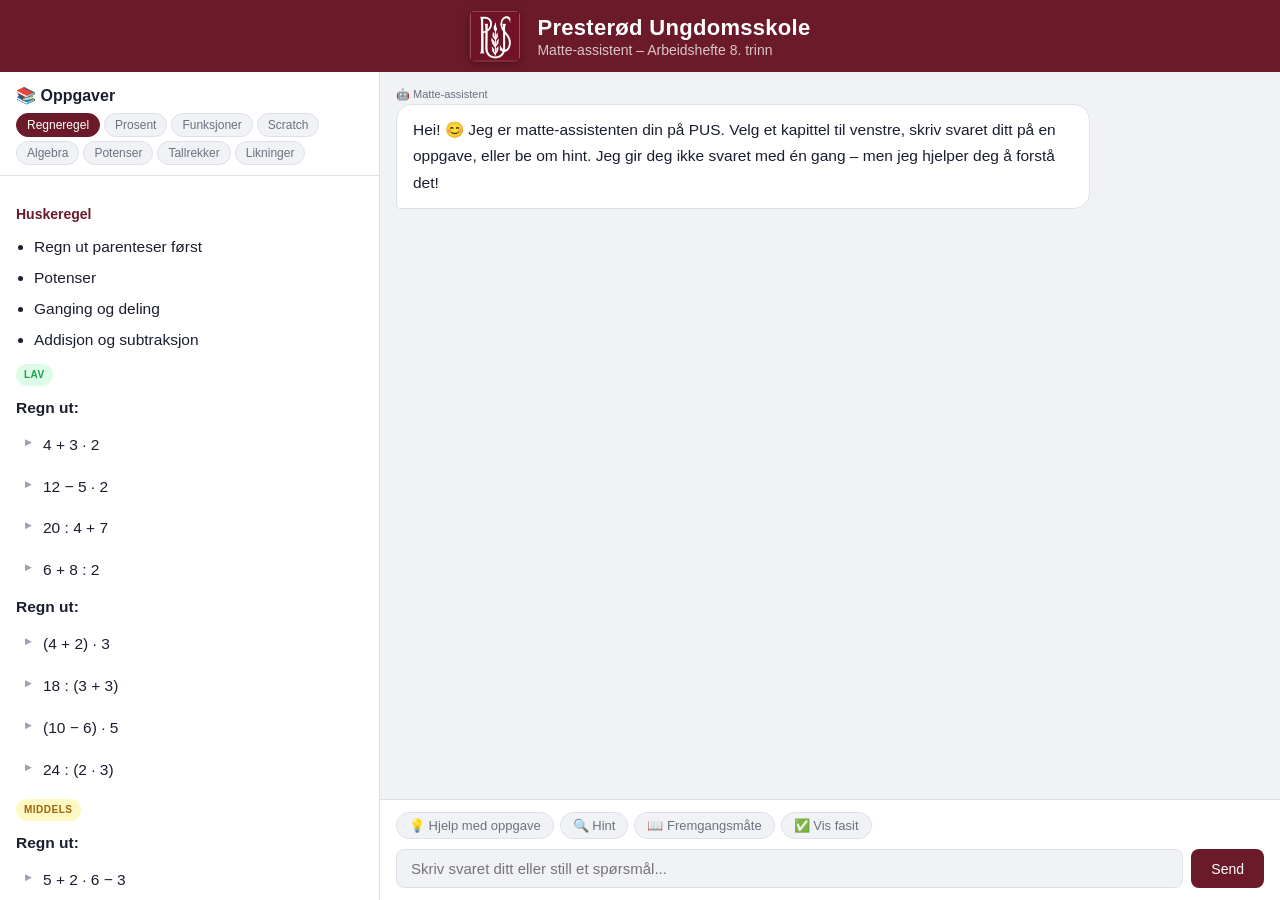
==== matte-agent/index.html @ 89a5616c "Add files via upload" ====
<!DOCTYPE html>
<html lang="no">
<head>
<meta charset="UTF-8">
<meta name="viewport" content="width=device-width, initial-scale=1.0">
<title>PUS – Matte-assistent</title>
<style>
*, *::before, *::after { box-sizing: border-box; margin: 0; padding: 0; }
:root {
  --bg: #f0f2f5;
  --surface: #ffffff;
  --border: #dde1e7;
  --text: #1a1e2e;
  --text-muted: #6b7280;
  --accent: #6B1A2A;
  --accent-light: #f9f0f1;
  --accent2: #8B2535;
  --green: #16a34a;
  --radius: 12px;
  --radius-sm: 8px;
  --header-h: 72px;
}
body {
  font-family: -apple-system, BlinkMacSystemFont, "Segoe UI", sans-serif;
  font-size: 16px;
  background: var(--bg);
  color: var(--text);
  height: 100vh;
  display: flex;
  flex-direction: column;
  overflow: hidden;
}

/* HEADER */
header {
  height: var(--header-h);
  background: #6B1A2A;
  display: flex;
  align-items: center;
  justify-content: center;
  gap: 16px;
  flex-shrink: 0;
  box-shadow: 0 2px 8px rgba(0,0,0,0.15);
}
.logo {
  width: 48px;
  height: 48px;
  background: white;
  border-radius: 10px;
  display: flex;
  align-items: center;
  justify-content: center;
  font-size: 20px;
  font-weight: 800;
  color: var(--accent);
  letter-spacing: -1px;
  box-shadow: 0 2px 6px rgba(0,0,0,0.2);
}
.header-text h1 {
  color: white;
  font-size: 22px;
  font-weight: 700;
  letter-spacing: 0.3px;
}
.header-text p {
  color: rgba(255,255,255,0.75);
  font-size: 14px;
  margin-top: 1px;
}

/* MAIN LAYOUT */
.main {
  flex: 1;
  display: flex;
  overflow: hidden;
  gap: 0;
}

/* LEFT PANEL – oppgaver */
.left-panel {
  width: 380px;
  flex-shrink: 0;
  background: var(--surface);
  border-right: 1px solid var(--border);
  display: flex;
  flex-direction: column;
  overflow: hidden;
}
.left-panel-header {
  padding: 14px 16px 10px;
  border-bottom: 1px solid var(--border);
  flex-shrink: 0;
}
.left-panel-header h2 {
  font-size: 16px;
  font-weight: 600;
  color: var(--text);
  margin-bottom: 8px;
}
.chapter-tabs {
  display: flex;
  gap: 4px;
  flex-wrap: wrap;
}
.tab {
  font-size: 12px;
  padding: 4px 10px;
  border-radius: 20px;
  border: 1px solid var(--border);
  background: var(--bg);
  color: var(--text-muted);
  cursor: pointer;
  transition: all 0.15s;
  white-space: nowrap;
}
.tab:hover { background: var(--accent-light); color: var(--accent); border-color: var(--accent); }
.tab.active { background: #6B1A2A; color: white; border-color: var(--accent); }
.tasks-content {
  flex: 1;
  overflow-y: auto;
  padding: 14px 16px;
  font-size: 15.5px;
  line-height: 1.8;
  color: var(--text);
}
.tasks-content h3 { font-size: 14px; font-weight: 700; margin: 12px 0 6px; color: var(--accent); }
.tasks-content h4 { font-size: 12px; font-weight: 600; margin: 10px 0 4px; color: var(--accent2); text-transform: uppercase; letter-spacing: 0.5px; }
.tasks-content ul { padding-left: 18px; margin: 4px 0; }
.tasks-content li { margin: 3px 0; }
.tasks-content li.clickable-task {
  cursor: pointer;
  padding: 4px 8px;
  border-radius: 6px;
  margin: 4px 0;
  border: 1px solid transparent;
  transition: all 0.15s;
  list-style: none;
  margin-left: -18px;
  padding-left: 26px;
  position: relative;
}
.tasks-content li.clickable-task::before {
  content: "▶";
  position: absolute;
  left: 8px;
  font-size: 9px;
  color: #9ca3af;
  top: 7px;
}
.tasks-content li.clickable-task:hover {
  background: #f9f0f1;
  border-color: #6B1A2A;
  color: #6B1A2A;
}
.tasks-content li.clickable-task:hover::before { color: #6B1A2A; }
.tasks-content li.clickable-task.selected {
  background: #6B1A2A;
  color: white;
  border-color: #6B1A2A;
}
.tasks-content li.clickable-task.selected::before { color: white; }
.tasks-content p { margin: 4px 0; }
.difficulty-badge {
  display: inline-block;
  font-size: 10px;
  font-weight: 600;
  padding: 2px 8px;
  border-radius: 20px;
  margin: 6px 0 4px;
  text-transform: uppercase;
  letter-spacing: 0.5px;
}
.lav { background: #dcfce7; color: #16a34a; }
.middels { background: #fef9c3; color: #a16207; }
.hoy { background: #fee2e2; color: #dc2626; }

/* RIGHT PANEL – chat */
.right-panel {
  flex: 1;
  display: flex;
  flex-direction: column;
  overflow: hidden;
  background: var(--bg);
}
.chat-area {
  flex: 1;
  overflow-y: auto;
  padding: 16px;
  display: flex;
  flex-direction: column;
  gap: 10px;
  scroll-behavior: smooth;
}
.msg { display: flex; flex-direction: column; gap: 3px; max-width: 80%; }
.msg.user { align-self: flex-end; align-items: flex-end; }
.msg.bot { align-self: flex-start; }
.msg-label { font-size: 11px; color: var(--text-muted); }
.msg-bubble {
  padding: 12px 16px;
  border-radius: 16px;
  font-size: 15.5px;
  line-height: 1.7;
  white-space: pre-wrap;
}
.msg.user .msg-bubble { background: #6B1A2A; color: white; border-bottom-right-radius: 4px; }
.msg.bot .msg-bubble { background: var(--surface); border: 1px solid var(--border); border-bottom-left-radius: 4px; }
.msg.bot .msg-bubble.thinking { color: var(--text-muted); font-style: italic; }

.chat-footer {
  padding: 12px 16px;
  background: var(--surface);
  border-top: 1px solid var(--border);
  flex-shrink: 0;
}
.quick-btns {
  display: flex;
  gap: 6px;
  flex-wrap: wrap;
  margin-bottom: 10px;
}
.quick-btn {
  font-size: 13px;
  padding: 5px 12px;
  border-radius: 20px;
  border: 1px solid var(--border);
  background: var(--bg);
  color: var(--text-muted);
  cursor: pointer;
  transition: all 0.1s;
}
.quick-btn:hover { background: var(--accent-light); color: var(--accent); border-color: var(--accent); }
.input-row { display: flex; gap: 8px; }
#user-input {
  flex: 1;
  padding: 10px 14px;
  border: 1px solid var(--border);
  border-radius: var(--radius-sm);
  font-size: 15px;
  background: var(--bg);
  color: var(--text);
  font-family: inherit;
}
#user-input:focus { outline: 2px solid var(--accent); border-color: transparent; background: white; }
#send-btn {
  padding: 10px 20px;
  border-radius: var(--radius-sm);
  border: none;
  background: #6B1A2A;
  color: white;
  font-size: 14px;
  font-weight: 500;
  cursor: pointer;
}
#send-btn:hover { opacity: 0.9; }
#send-btn:disabled { opacity: 0.4; cursor: not-allowed; }

/* Scrollbar */
::-webkit-scrollbar { width: 6px; }
::-webkit-scrollbar-track { background: transparent; }
::-webkit-scrollbar-thumb { background: var(--border); border-radius: 3px; }
</style>
</head>
<body>

<header>
  <img src="[data-uri]" style="height:52px;width:52px;border-radius:8px;object-fit:cover;box-shadow:0 2px 6px rgba(0,0,0,0.3);" alt="PUS logo">
  <div class="header-text">
    <h1>Presterød Ungdomsskole</h1>
    <p>Matte-assistent – Arbeidshefte 8. trinn</p>
  </div>
</header>

<div class="main">
  <!-- VENSTRE: Oppgaver -->
  <div class="left-panel">
    <div class="left-panel-header">
      <h2>📚 Oppgaver</h2>
      <div class="chapter-tabs" id="chapter-tabs"></div>
    </div>
    <div class="tasks-content" id="tasks-content"></div>
  </div>

  <!-- HØYRE: Chat -->
  <div class="right-panel">
    <div class="chat-area" id="chat-area"></div>
    <div class="chat-footer">
      <div class="quick-btns">
        <button class="quick-btn" onclick="quickSend('Kan du hjelpe meg med denne oppgaven?')">💡 Hjelp med oppgave</button>
        <button class="quick-btn" onclick="quickSend('Gi meg et hint')">🔍 Hint</button>
        <button class="quick-btn" onclick="quickSend('Kan du forklare fremgangsmåten?')">📖 Fremgangsmåte</button>
        <button class="quick-btn" onclick="quickSend('Vis meg fasiten og forklaring')">✅ Vis fasit</button>
      </div>
      <div class="input-row">
        <input id="user-input" type="text" placeholder="Skriv svaret ditt eller still et spørsmål..." />
        <button id="send-btn">Send</button>
      </div>
    </div>
  </div>
</div>

<script>
const API_URL = "https://raspberrypi.tail063df7.ts.net/chat";
let history = [];
let currentChapter = 0;

const chapters = [
  {
    title: "1. Regnerekkefølge",
    short: "Regneregel",
    content: `<h3>Huskeregel</h3>
<ul>
<li>Regn ut parenteser først</li>
<li>Potenser</li>
<li>Ganging og deling</li>
<li>Addisjon og subtraksjon</li>
</ul>
<span class="difficulty-badge lav">Lav</span>
<p><b>Regn ut:</b></p>
<ul><li>4 + 3 · 2</li><li>12 − 5 · 2</li><li>20 : 4 + 7</li><li>6 + 8 : 2</li></ul>
<p><b>Regn ut:</b></p>
<ul><li>(4 + 2) · 3</li><li>18 : (3 + 3)</li><li>(10 − 6) · 5</li><li>24 : (2 · 3)</li></ul>
<span class="difficulty-badge middels">Middels</span>
<p><b>Regn ut:</b></p>
<ul><li>5 + 2 · 6 − 3</li><li>18 : 3 + 4 · 2</li><li>(7 + 5) · 2 − 8</li><li>30 − 4 · (5 − 2)</li></ul>
<p><b>Regn ut:</b></p>
<ul><li>16 : 2 · 4</li><li>40 − 6 · 3 + 8</li><li>(15 − 5) : 2 + 7</li><li>3 · (8 − 2) + 5</li></ul>
<span class="difficulty-badge hoy">Høy</span>
<p><b>Regn ut:</b></p>
<ul><li>24 − 3 · (4 + 2)</li><li>5 · (8 − 3) + 12 : 4</li><li>48 : (6 − 2) + 7 · 3</li><li>(20 − 8) : 4 + 6 · 2</li></ul>
<p><b>Lag egne uttrykk som gir svaret (bruk minst tre regnearter):</b></p>
<ul><li>18</li><li>25</li><li>40</li></ul>`
  },
  {
    title: "2. Prosent",
    short: "Prosent",
    content: `<h3>Finne delen og prosenten</h3>
<span class="difficulty-badge lav">Lav</span>
<p><b>Finn 10 % av:</b></p><ul><li>50</li><li>120</li><li>300</li></ul>
<p><b>Finn 25 % av:</b></p><ul><li>40</li><li>80</li><li>200</li></ul>
<p><b>Hvor mange prosent er fargelagt?</b></p><ul><li>5 av 10</li><li>3 av 12</li><li>15 av 20</li></ul>
<span class="difficulty-badge middels">Middels</span>
<p><b>Finn:</b></p><ul><li>15 % av 200</li><li>30 % av 450</li><li>12 % av 150</li></ul>
<p><b>Hvor mange prosent er:</b></p><ul><li>18 av 60</li><li>45 av 90</li><li>16 av 80</li></ul>
<ul><li>En bukse koster 600 kr. Det er 20 % rabatt. Hvor stor er rabatten? Hva blir ny pris?</li></ul>
<span class="difficulty-badge hoy">Høy</span>
<ul>
<li>En mobil kostet 4000 kr. Prisen økte med 15 %. Hvor mye økte prisen? Hva er ny pris?</li>
<li>På en skole er 84 av 120 elever med på fotball. Hvor mange prosent er det?</li>
<li>En vare koster 1200 kr etter 25 % rabatt. Hva kostet varen før rabatt?</li>
</ul>`
  },
  {
    title: "3. Funksjoner",
    short: "Funksjoner",
    content: `<h3>Finne funksjonsuttrykk fra graf</h3>
<span class="difficulty-badge lav">Lav</span>
<p><b>Finn funksjonsuttrykket når:</b></p>
<ul><li>Grafen går gjennom (0, 2) og stiger med 1.</li><li>Grafen går gjennom (0, 5) og stiger med 3.</li></ul>
<p><b>Tegn grafene til:</b></p><ul><li>y = x + 2</li><li>y = 2x</li></ul>
<span class="difficulty-badge middels">Middels</span>
<p><b>Finn funksjonsuttrykket til en graf som:</b></p>
<ul><li>skjærer y-aksen i 4 og har stigningstall 2</li><li>skjærer y-aksen i −1 og har stigningstall 5</li></ul>
<p><b>Lag verditabell for:</b></p><ul><li>y = 3x + 1</li><li>y = −2x + 4</li></ul>
<span class="difficulty-badge hoy">Høy</span>
<ul>
<li>En taxi tar 70 kr i startpris og 15 kr per kilometer. Lag funksjonsuttrykk, finn prisen etter 8 km og tegn grafen.</li>
<li>Et lys brenner ned 2 cm hver time. Høyden var 30 cm fra start. Lag funksjonsuttrykk. Hvor høyt er lyset etter 5 timer?</li>
</ul>
<h4>GeoGebra-oppgaver</h4>
<p><b>Tegn grafen til:</b></p><ul><li>y = 2x + 3</li><li>y = −x + 4</li><li>y = 0,5x − 2</li></ul>
<p><b>Utforsk:</b></p><ul><li>Hva skjer når stigningstallet øker?</li><li>Hva skjer når konstantleddet endres?</li></ul>`
  },
  {
    title: "4. Scratch",
    short: "Scratch",
    content: `<h3>Programmering i Scratch</h3>
<span class="difficulty-badge lav">Lav</span>
<p><b>Forklar hva disse blokkene gjør:</b></p>
<ul><li>«gå 10 steg»</li><li>«si Hei!»</li><li>«vent 1 sekund»</li></ul>
<ul><li>Lag et program der en figur går framover, sier navnet ditt og snur seg.</li></ul>
<span class="difficulty-badge middels">Middels</span>
<ul><li>Lag et program der en figur beveger seg i en firkant, skifter farge og spiller lyd.</li>
<li>Hva gjør en løkke? Hva er forskjellen på «for alltid» og «gjenta 10 ganger»?</li></ul>
<span class="difficulty-badge hoy">Høy</span>
<ul><li>Lag et spill der figuren styres med piltastene, poeng øker når du treffer et objekt, og spillet stopper etter 30 sekunder.</li>
<li>Forklar hvordan variabler brukes i Scratch.</li></ul>`
  },
  {
    title: "5. Algebra",
    short: "Algebra",
    content: `<h3>Trekke sammen algebraiske uttrykk</h3>
<span class="difficulty-badge lav">Lav</span>
<p><b>Trekk sammen:</b></p><ul><li>2x + 3x</li><li>5a − 2a</li><li>4y + y</li><li>7m − 3m</li><li>10k + 2k</li></ul>
<span class="difficulty-badge middels">Middels</span>
<p><b>Trekk sammen:</b></p><ul><li>3x + 4x − 2x</li><li>5a + 2 − 3a</li><li>8y − 2y + 6</li></ul>
<p><b>Sett inn verdi:</b></p><ul><li>x = 4 i 2x + 5</li><li>y = 3 i 4y − 7</li><li>a = 2 i 3a + 8</li></ul>
<span class="difficulty-badge hoy">Høy</span>
<p><b>Trekk sammen:</b></p><ul><li>5x + 2y − 3x + y</li><li>8a − 2b + 3a + 4b</li></ul>
<p><b>Sett inn verdi:</b></p><ul><li>x = 2 og y = 5 i 3x + 2y</li><li>a = 4 og b = 1 i 2a − 3b</li></ul>
<h3>Forkorte algebraiske brøker</h3>
<span class="difficulty-badge lav">Lav</span>
<p><b>Forkort:</b></p><ul><li>2x/4</li><li>6a/3</li><li>10y/5</li></ul>
<span class="difficulty-badge middels">Middels</span>
<p><b>Forkort:</b></p><ul><li>4x/8</li><li>9a/3a</li><li>12y/6</li></ul>
<span class="difficulty-badge hoy">Høy</span>
<p><b>Forkort:</b></p><ul><li>(6x + 6)/6</li><li>12ab/4a</li><li>15x²/5x</li></ul>
<h3>Figurtall</h3>
<span class="difficulty-badge lav">Lav</span>
<ul><li>Finn neste figur: 2, 4, 6, 8, __</li><li>Finn neste figur: 3, 6, 9, 12, __</li></ul>
<span class="difficulty-badge middels">Middels</span>
<ul><li>Finn neste tall: 1, 4, 7, 10, __</li><li>Finn neste tall: 5, 10, 15, 20, __</li></ul>
<span class="difficulty-badge hoy">Høy</span>
<ul><li>Et figurmønster øker med 4 hver gang og starter på 3. Skriv de fem første tallene og lag en formel.</li>
<li>Finn formel til tallrekken: 2, 5, 8, 11, …</li></ul>`
  },
  {
    title: "6. Potenser",
    short: "Potenser",
    content: `<h3>Potenser, standardform og kvadratrot</h3>
<span class="difficulty-badge lav">Lav</span>
<p><b>Regn ut:</b></p>
<ul>
<li>Regn ut 2² (2 opphøyd i 2)</li>
<li>Regn ut 5² (5 opphøyd i 2)</li>
<li>Regn ut 10² (10 opphøyd i 2)</li>
</ul>
<p><b>Finn kvadratroten:</b></p>
<ul>
<li>Finn kvadratroten av 16</li>
<li>Finn kvadratroten av 25</li>
<li>Finn kvadratroten av 49</li>
</ul>
<span class="difficulty-badge middels">Middels</span>
<p><b>Regn ut:</b></p>
<ul>
<li>Regn ut 3³ (3 opphøyd i 3)</li>
<li>Regn ut 2⁴ (2 opphøyd i 4)</li>
<li>Regn ut 5³ (5 opphøyd i 3)</li>
</ul>
<p><b>Skriv på standardform:</b></p>
<ul>
<li>Skriv 3000 på standardform</li>
<li>Skriv 450000 på standardform</li>
<li>Skriv 0,004 på standardform</li>
</ul>
<span class="difficulty-badge hoy">Høy</span>
<p><b>Regn ut:</b></p>
<ul>
<li>Regn ut 2³ · 2² (2 opphøyd i 3, ganger 2 opphøyd i 2)</li>
<li>Regn ut 10⁴ : 10² (10 opphøyd i 4, delt på 10 opphøyd i 2)</li>
</ul>
<p><b>Skriv på vanlig form:</b></p>
<ul>
<li>Skriv 3,2 · 10⁵ på vanlig form</li>
<li>Skriv 7,1 · 10⁻³ på vanlig form</li>
</ul>
<p><b>Finn kvadratroten:</b></p>
<ul>
<li>Finn kvadratroten av 144</li>
<li>Finn kvadratroten av 196</li>
</ul>`
  },
  {
    title: "7. Tallrekker",
    short: "Tallrekker",
    content: `<h3>Tallrekker</h3>
<span class="difficulty-badge lav">Lav</span>
<ul><li>Finn neste tall: 2, 4, 6, 8, __</li><li>Finn neste tall: 10, 20, 30, __</li></ul>
<span class="difficulty-badge middels">Middels</span>
<ul><li>Finn neste tall: 3, 6, 12, 24, __</li><li>Finn neste tall: 1, 4, 9, 16, __</li></ul>
<span class="difficulty-badge hoy">Høy</span>
<ul><li>Finn de to neste tallene: 2, 5, 10, 17, 26, __, __</li>
<li>Finn de to neste tallene: 1, 1, 2, 3, 5, 8, __, __</li>
<li>Lag din egen tallrekke og forklar regelen.</li></ul>`
  },
  {
    title: "8. Likninger",
    short: "Likninger",
    content: `<h3>Løse likninger</h3>
<span class="difficulty-badge lav">Lav</span>
<ul><li>x + 4 = 10</li><li>y − 3 = 8</li><li>2a = 12</li></ul>
<p>Sett prøve på svaret.</p>
<span class="difficulty-badge middels">Middels</span>
<ul><li>3x + 2 = 14</li><li>5y − 7 = 18</li><li>4a + 8 = 20</li></ul>
<p>Sett prøve på svaret.</p>
<span class="difficulty-badge hoy">Høy</span>
<ul><li>4x − 7 = 21</li><li>3(x + 2) = 18</li><li>5a − 2 = 3a + 10</li>
<li>En kino tar 120 kr per billett. Du har 600 kr. Sett opp en likning. Hvor mange billetter kan du kjøpe?</li></ul>
<p>Sett prøve på alle svarene.</p>`
  }
];

const fullTasksText = `Arbeidshefte i matematikk – 8. trinn, Presterød Ungdomsskole.

1. REGNEREKKEFØLGE: Huskeregel: parenteser, potenser, gange/dele, addere/subtrahere.
Lav: 4+3·2, 12−5·2, 20:4+7, 6+8:2, (4+2)·3, 18:(3+3), (10−6)·5, 24:(2·3)
Middels: 5+2·6−3, 18:3+4·2, (7+5)·2−8, 30−4·(5−2), 16:2·4, 40−6·3+8, (15−5):2+7, 3·(8−2)+5
Høy: 24−3·(4+2), 5·(8−3)+12:4, 48:(6−2)+7·3, (20−8):4+6·2. Lag uttrykk som gir 18/25/40 med minst tre regnearter.

2. PROSENT:
Lav: 10% av 50/120/300, 25% av 40/80/200, prosent av 5/10, 3/12, 15/20.
Middels: 15% av 200, 30% av 450, 12% av 150. Prosent: 18 av 60, 45 av 90, 16 av 80. En bukse koster 600 kr med 20% rabatt – finn rabatt og ny pris.
Høy: Mobil 4000 kr +15% (finn økning og ny pris), 84/120 elever på fotball (finn prosent), vare 1200 kr etter 25% rabatt (finn opprinnelig pris).

3. FUNKSJONER:
Lav: finn funksjonsuttrykk fra grafbeskrivelse, tegn y=x+2 og y=2x.
Middels: funksjonsuttrykk fra stigningstall og y-skjæring, verditabell for y=3x+1 og y=−2x+4.
Høy: En taxi tar 70 kr i startpris og 15 kr per kilometer – lag funksjonsuttrykk, finn prisen etter 8 km og tegn grafen. Et lys brenner ned 2 cm/time fra 30 cm – lag funksjonsuttrykk og finn høyde etter 5 timer.
GeoGebra: tegn y=2x+3, y=−x+4, y=0,5x−2. Utforsk stigningstall og konstantledd.

4. SCRATCH: Lav: forklar blokker, lag enkelt program. Middels: firkantbevegelse, løkker. Høy: spill med piltaster, poeng og tidsbegrensning, variabler.

5. ALGEBRA:
Trekke sammen: 2x+3x, 5a−2a, 4y+y, 7m−3m, 10k+2k (lav). 3x+4x−2x, 5a+2−3a, 8y−2y+6, sett inn x=4/y=3/a=2 (middels). To variabler, sett inn x=2 og y=5 (høy).
Forkorte brøker: 2x/4, 6a/3, 10y/5 (lav). 4x/8, 9a/3a, 12y/6 (middels). (6x+6)/6, 12ab/4a, 15x²/5x (høy).
Figurtall: aritmetiske rekker (lav/middels). Figurmønster +4 fra 3, formel for 2,5,8,11 (høy).

6. POTENSER: Lav: 2², 5², 10², √16, √25, √49. Middels: 3³, 2⁴, 5³, standardform. Høy: 2³·2², 10⁴:10², standardform og tilbake, √144, √196.

7. TALLREKKER: Lav: 2,4,6,8 og 10,20,30. Middels: geometrisk 3,6,12,24 og kvadrattall 1,4,9,16. Høy: 2,5,10,17,26 (øker med 3,5,7,9...) og Fibonacci 1,1,2,3,5,8.

8. LIKNINGER: Lav: x+4=10, y−3=8, 2a=12. Middels: 3x+2=14, 5y−7=18, 4a+8=20. Høy: 4x−7=21, 3(x+2)=18, 5a−2=3a+10, kino 120 kr/billett med 600 kr (sett opp likning). Sett alltid prøve.`;

function buildTabs() {
  const tabs = document.getElementById('chapter-tabs');
  chapters.forEach((ch, i) => {
    const btn = document.createElement('button');
    btn.className = 'tab' + (i === 0 ? ' active' : '');
    btn.textContent = ch.short;
    btn.onclick = () => selectChapter(i);
    tabs.appendChild(btn);
  });
}

function selectChapter(i) {
  currentChapter = i;
  document.querySelectorAll('.tab').forEach((t, j) => t.classList.toggle('active', j === i));
  document.getElementById('tasks-content').innerHTML = chapters[i].content;
  makeTasksClickable();
}

function makeTasksClickable() {
  // Keywords that indicate rules/instructions, not tasks
  const skipPatterns = [
    /^regn ut parenteser/i,
    /^potenser$/i,
    /^ganging og deling/i,
    /^addisjon og subtraksjon/i,
    /^går framover/i,
    /^sier navnet/i,
    /^snur seg/i,
    /^beveger seg/i,
    /^skifter farge/i,
    /^spiller lyd/i,
    /^figuren styres/i,
    /^poeng øker/i,
    /^spillet stopper/i,
    /^for alltid/i,
    /^gjenta \d+/i,
    /^lag funksjonsuttrykk\.$/i,
    /^finn prisen etter/i,
    /^tegn grafen\.$/i,
    /^lag funksjonsuttrykk\.$/i,
    /^hvor høyt er/i,
    /^hva skjer når/i,
    /^skriv de fem/i,
    /^lag en formel\.$/i,
    /^sett prøve på svaret\.$/i,
    /^sett prøve på alle/i,
    /^sett opp en likning\.$/i,
    /^hvor mange billetter/i,
    /^hvor stor er rabatten/i,
    /^hva blir ny pris/i,
    /^hvor mye økte/i,
    /^hva er ny pris/i,
    /^lag funksjonsuttrykk/i,
    /^«.+»$/,           // Scratch blocks in guillemets
    /^forklar mønsteret\.$/i,
    /^du må bruke/i,
  ];

  const items = document.querySelectorAll('.tasks-content li');
  items.forEach(li => {
    const text = li.textContent.trim();
    // Must be longer than 3 chars and not match any skip pattern
    const skip = text.length <= 3 || skipPatterns.some(p => p.test(text));
    if (!skip) {
      li.classList.add('clickable-task');
      li.addEventListener('click', () => selectTask(li, text));
    }
  });
}

function selectTask(li, taskText) {
  // Deselect previous
  document.querySelectorAll('.clickable-task.selected').forEach(el => el.classList.remove('selected'));
  li.classList.add('selected');

  // Strip any markdown bold markers
  const cleanText = taskText.replace(/\*\*/g, '').trim();
  const chapterTitle = chapters[currentChapter].title;
  const prompt = `Jeg vil jobbe med denne oppgaven fra ${chapterTitle}:
"${cleanText}"`;
  sendMessage(prompt);
}

function addMsg(role, text, thinking) {
  const area = document.getElementById('chat-area');
  const div = document.createElement('div');
  div.className = 'msg ' + (role === 'user' ? 'user' : 'bot');
  const label = document.createElement('div');
  label.className = 'msg-label';
  label.textContent = role === 'user' ? 'Deg' : '🤖 Matte-assistent';
  const bubble = document.createElement('div');
  bubble.className = 'msg-bubble' + (thinking ? ' thinking' : '');
  bubble.textContent = text;
  div.appendChild(label);
  div.appendChild(bubble);
  area.appendChild(div);
  area.scrollTop = area.scrollHeight;
  return bubble;
}

async function sendMessage(userText) {
  if (!userText.trim()) return;
  const btn = document.getElementById('send-btn');
  const input = document.getElementById('user-input');
  btn.disabled = true;
  input.value = '';
  addMsg('user', userText);
  history.push({ role: 'user', content: userText });
  const bubble = addMsg('bot', 'Tenker…', true);

  const currentChapterTitle = chapters[currentChapter].title;
  const selectedTask = document.querySelector('.clickable-task.selected');
  const selectedTaskText = selectedTask ? selectedTask.textContent.trim() : null;
  const systemPrompt = `Du er en matematikk-assistent for elever på 8. trinn ved Presterød Ungdomsskole (PUS).

Her er oppgavene i arbeidsheftet:
---
${fullTasksText}
---

Eleven ser nå på: ${currentChapterTitle}${selectedTaskText ? "\nValgt oppgave: " + selectedTaskText : ""}

Slik jobber du:
1. Når eleven velger en oppgave: presenter den kort og tydelig, og spør bare "Hva er svaret ditt?"
2. Hvis svaret er RIKTIG: si "Riktig! 🎉" og gi en kort bekreftelse.
3. Hvis svaret er FEIL første gang: gi ett lite hint, spør om å prøve igjen.
4. Hvis svaret er FEIL andre gang: gi større hint med fremgangsmåte.
5. Hvis svaret er FEIL tredje gang: vis full løsning med forklaring.
6. Hvis eleven spør direkte om svaret: vis det med forklaring.

Viktig:
- Svar KORT. Maks 3-4 linjer.
- Aldri lange forklaringer før eleven har prøvd.
- Alltid norsk bokmål.
- Vennlig og oppmuntrende tone.
- KRITISK: Regn ALLTID ut fasiten selv FØRST, DERETTER sammenlign med elevens svar. Skriv aldri "Riktig!" og "feil" i samme svar. Bestem deg: er det riktig eller feil, og hold deg til det.
- Fasiten for denne oppgaven: regn den ut steg for steg i hodet ditt før du svarer eleven.`;

  try {
    const trimmedHistory = history.slice(-10);
    const resp = await fetch(API_URL, {
      method: 'POST',
      headers: { 'Content-Type': 'application/json' },
      body: JSON.stringify({
        system: [
          {
            type: 'text',
            text: systemPrompt,
            cache_control: { type: 'ephemeral' }
          }
        ],
        messages: trimmedHistory
      })
    });
    if (!resp.ok) throw new Error('HTTP ' + resp.status);
    const data = await resp.json();
    const rawReply = data.content?.find(b => b.type === 'text')?.text || 'Noe gikk galt.';
    const reply = rawReply.replace(/\*\*(.*?)\*\*/g, '$1').replace(/\*(.*?)\*/g, '$1');
    bubble.textContent = reply;
    bubble.classList.remove('thinking');
    history.push({ role: 'assistant', content: reply });
  } catch(e) {
    bubble.textContent = '⚠️ Kunne ikke koble til. Prøv igjen.';
    bubble.classList.remove('thinking');
    history.pop();
  }
  btn.disabled = false;
  input.focus();
}

function quickSend(text) { sendMessage(text); }

// Init
buildTabs();
selectChapter(0);
addMsg('bot', 'Hei! 😊 Jeg er matte-assistenten din på PUS. Velg et kapittel til venstre, skriv svaret ditt på en oppgave, eller be om hint. Jeg gir deg ikke svaret med én gang – men jeg hjelper deg å forstå det!');

document.getElementById('send-btn').addEventListener('click', () => sendMessage(document.getElementById('user-input').value));
document.getElementById('user-input').addEventListener('keydown', e => {
  if (e.key === 'Enter') { e.preventDefault(); sendMessage(e.target.value); }
});
</script>
</body>
</html>
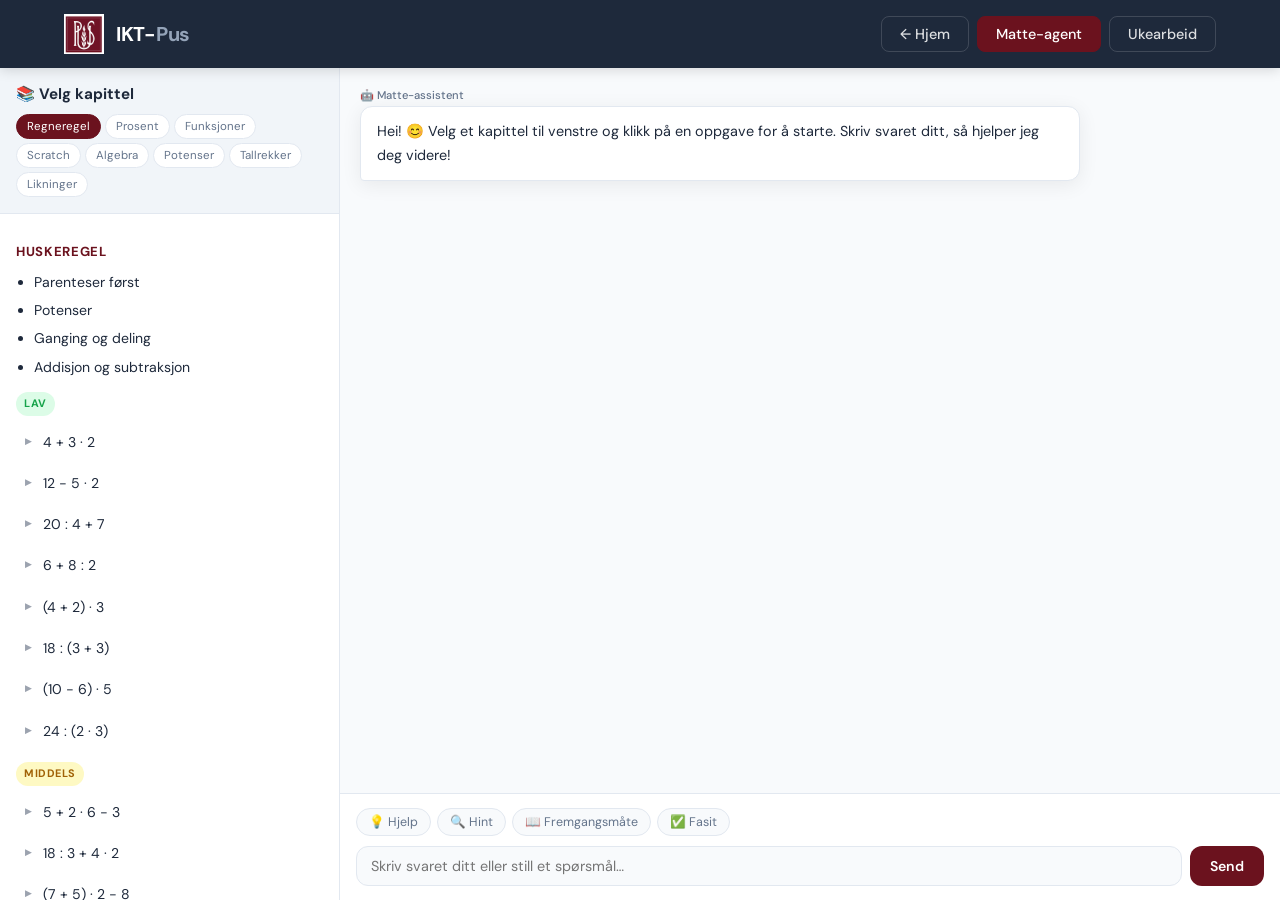
==== commit be40e8fd: "Update index.html" ====
--- a/matte-agent/index.html
+++ b/matte-agent/index.html
@@ -3,278 +3,316 @@
 <head>
 <meta charset="UTF-8">
 <meta name="viewport" content="width=device-width, initial-scale=1.0">
-<title>PUS – Matte-assistent</title>
+<title>Matte-agent | IKT-Pus</title>
+<link rel="stylesheet" href="../style.css">
+<link rel="preconnect" href="https://fonts.googleapis.com">
+<link href="https://fonts.googleapis.com/css2?family=DM+Sans:wght@400;500;600;700&display=swap" rel="stylesheet">
 <style>
-*, *::before, *::after { box-sizing: border-box; margin: 0; padding: 0; }
-:root {
-  --bg: #f0f2f5;
-  --surface: #ffffff;
-  --border: #dde1e7;
-  --text: #1a1e2e;
-  --text-muted: #6b7280;
-  --accent: #6B1A2A;
-  --accent-light: #f9f0f1;
-  --accent2: #8B2535;
-  --green: #16a34a;
-  --radius: 12px;
-  --radius-sm: 8px;
-  --header-h: 72px;
-}
-body {
-  font-family: -apple-system, BlinkMacSystemFont, "Segoe UI", sans-serif;
-  font-size: 16px;
-  background: var(--bg);
-  color: var(--text);
-  height: 100vh;
-  display: flex;
-  flex-direction: column;
-  overflow: hidden;
-}
-
-/* HEADER */
-header {
-  height: var(--header-h);
-  background: #6B1A2A;
-  display: flex;
-  align-items: center;
-  justify-content: center;
-  gap: 16px;
-  flex-shrink: 0;
-  box-shadow: 0 2px 8px rgba(0,0,0,0.15);
-}
-.logo {
-  width: 48px;
-  height: 48px;
-  background: white;
-  border-radius: 10px;
-  display: flex;
-  align-items: center;
-  justify-content: center;
-  font-size: 20px;
-  font-weight: 800;
-  color: var(--accent);
-  letter-spacing: -1px;
-  box-shadow: 0 2px 6px rgba(0,0,0,0.2);
-}
-.header-text h1 {
-  color: white;
-  font-size: 22px;
-  font-weight: 700;
-  letter-spacing: 0.3px;
-}
-.header-text p {
-  color: rgba(255,255,255,0.75);
-  font-size: 14px;
-  margin-top: 1px;
-}
-
-/* MAIN LAYOUT */
-.main {
-  flex: 1;
-  display: flex;
-  overflow: hidden;
-  gap: 0;
-}
-
-/* LEFT PANEL – oppgaver */
-.left-panel {
-  width: 380px;
-  flex-shrink: 0;
-  background: var(--surface);
-  border-right: 1px solid var(--border);
-  display: flex;
-  flex-direction: column;
-  overflow: hidden;
-}
-.left-panel-header {
-  padding: 14px 16px 10px;
-  border-bottom: 1px solid var(--border);
-  flex-shrink: 0;
-}
-.left-panel-header h2 {
-  font-size: 16px;
-  font-weight: 600;
-  color: var(--text);
-  margin-bottom: 8px;
-}
-.chapter-tabs {
-  display: flex;
-  gap: 4px;
-  flex-wrap: wrap;
-}
-.tab {
-  font-size: 12px;
-  padding: 4px 10px;
-  border-radius: 20px;
-  border: 1px solid var(--border);
-  background: var(--bg);
-  color: var(--text-muted);
-  cursor: pointer;
-  transition: all 0.15s;
-  white-space: nowrap;
-}
-.tab:hover { background: var(--accent-light); color: var(--accent); border-color: var(--accent); }
-.tab.active { background: #6B1A2A; color: white; border-color: var(--accent); }
-.tasks-content {
-  flex: 1;
-  overflow-y: auto;
-  padding: 14px 16px;
-  font-size: 15.5px;
-  line-height: 1.8;
-  color: var(--text);
-}
-.tasks-content h3 { font-size: 14px; font-weight: 700; margin: 12px 0 6px; color: var(--accent); }
-.tasks-content h4 { font-size: 12px; font-weight: 600; margin: 10px 0 4px; color: var(--accent2); text-transform: uppercase; letter-spacing: 0.5px; }
-.tasks-content ul { padding-left: 18px; margin: 4px 0; }
-.tasks-content li { margin: 3px 0; }
-.tasks-content li.clickable-task {
-  cursor: pointer;
-  padding: 4px 8px;
-  border-radius: 6px;
-  margin: 4px 0;
-  border: 1px solid transparent;
-  transition: all 0.15s;
-  list-style: none;
-  margin-left: -18px;
-  padding-left: 26px;
-  position: relative;
-}
-.tasks-content li.clickable-task::before {
-  content: "▶";
-  position: absolute;
-  left: 8px;
-  font-size: 9px;
-  color: #9ca3af;
-  top: 7px;
-}
-.tasks-content li.clickable-task:hover {
-  background: #f9f0f1;
-  border-color: #6B1A2A;
-  color: #6B1A2A;
-}
-.tasks-content li.clickable-task:hover::before { color: #6B1A2A; }
-.tasks-content li.clickable-task.selected {
-  background: #6B1A2A;
-  color: white;
-  border-color: #6B1A2A;
-}
-.tasks-content li.clickable-task.selected::before { color: white; }
-.tasks-content p { margin: 4px 0; }
-.difficulty-badge {
-  display: inline-block;
-  font-size: 10px;
-  font-weight: 600;
-  padding: 2px 8px;
-  border-radius: 20px;
-  margin: 6px 0 4px;
-  text-transform: uppercase;
-  letter-spacing: 0.5px;
-}
-.lav { background: #dcfce7; color: #16a34a; }
-.middels { background: #fef9c3; color: #a16207; }
-.hoy { background: #fee2e2; color: #dc2626; }
-
-/* RIGHT PANEL – chat */
-.right-panel {
-  flex: 1;
-  display: flex;
-  flex-direction: column;
-  overflow: hidden;
-  background: var(--bg);
-}
-.chat-area {
-  flex: 1;
-  overflow-y: auto;
-  padding: 16px;
-  display: flex;
-  flex-direction: column;
-  gap: 10px;
-  scroll-behavior: smooth;
-}
-.msg { display: flex; flex-direction: column; gap: 3px; max-width: 80%; }
-.msg.user { align-self: flex-end; align-items: flex-end; }
-.msg.bot { align-self: flex-start; }
-.msg-label { font-size: 11px; color: var(--text-muted); }
-.msg-bubble {
-  padding: 12px 16px;
-  border-radius: 16px;
-  font-size: 15.5px;
-  line-height: 1.7;
-  white-space: pre-wrap;
-}
-.msg.user .msg-bubble { background: #6B1A2A; color: white; border-bottom-right-radius: 4px; }
-.msg.bot .msg-bubble { background: var(--surface); border: 1px solid var(--border); border-bottom-left-radius: 4px; }
-.msg.bot .msg-bubble.thinking { color: var(--text-muted); font-style: italic; }
-
-.chat-footer {
-  padding: 12px 16px;
-  background: var(--surface);
-  border-top: 1px solid var(--border);
-  flex-shrink: 0;
-}
-.quick-btns {
-  display: flex;
-  gap: 6px;
-  flex-wrap: wrap;
-  margin-bottom: 10px;
-}
-.quick-btn {
-  font-size: 13px;
-  padding: 5px 12px;
-  border-radius: 20px;
-  border: 1px solid var(--border);
-  background: var(--bg);
-  color: var(--text-muted);
-  cursor: pointer;
-  transition: all 0.1s;
-}
-.quick-btn:hover { background: var(--accent-light); color: var(--accent); border-color: var(--accent); }
-.input-row { display: flex; gap: 8px; }
-#user-input {
-  flex: 1;
-  padding: 10px 14px;
-  border: 1px solid var(--border);
-  border-radius: var(--radius-sm);
-  font-size: 15px;
-  background: var(--bg);
-  color: var(--text);
-  font-family: inherit;
-}
-#user-input:focus { outline: 2px solid var(--accent); border-color: transparent; background: white; }
-#send-btn {
-  padding: 10px 20px;
-  border-radius: var(--radius-sm);
-  border: none;
-  background: #6B1A2A;
-  color: white;
-  font-size: 14px;
-  font-weight: 500;
-  cursor: pointer;
-}
-#send-btn:hover { opacity: 0.9; }
-#send-btn:disabled { opacity: 0.4; cursor: not-allowed; }
-
-/* Scrollbar */
-::-webkit-scrollbar { width: 6px; }
-::-webkit-scrollbar-track { background: transparent; }
-::-webkit-scrollbar-thumb { background: var(--border); border-radius: 3px; }
+  /* ── MATTE-AGENT SPESIFIKT ── */
+  .agent-layout {
+    display: flex;
+    height: calc(100vh - 68px);
+    overflow: hidden;
+  }
+
+  /* VENSTRE PANEL */
+  .left-panel {
+    width: 340px;
+    flex-shrink: 0;
+    background: var(--white);
+    border-right: 1px solid var(--border);
+    display: flex;
+    flex-direction: column;
+    overflow: hidden;
+  }
+
+  .left-panel-header {
+    padding: 16px;
+    border-bottom: 1px solid var(--border);
+    background: var(--bg2);
+  }
+
+  .left-panel-header h2 {
+    font-size: 0.95rem;
+    font-weight: 700;
+    color: var(--text);
+    margin-bottom: 10px;
+  }
+
+  .chapter-tabs {
+    display: flex;
+    gap: 4px;
+    flex-wrap: wrap;
+  }
+
+  .tab {
+    font-size: 0.72rem;
+    padding: 4px 10px;
+    border-radius: 20px;
+    border: 1px solid var(--border);
+    background: var(--white);
+    color: var(--text-muted);
+    cursor: pointer;
+    transition: all 0.15s;
+    white-space: nowrap;
+    font-family: inherit;
+  }
+
+  .tab:hover {
+    background: #fff1f2;
+    color: var(--brand);
+    border-color: var(--brand);
+  }
+
+  .tab.active {
+    background: var(--brand);
+    color: white;
+    border-color: var(--brand);
+  }
+
+  .tasks-content {
+    flex: 1;
+    overflow-y: auto;
+    padding: 14px 16px;
+    font-size: 0.88rem;
+    line-height: 1.8;
+    color: var(--text);
+  }
+
+  .tasks-content h3 {
+    font-size: 0.82rem;
+    font-weight: 700;
+    margin: 12px 0 6px;
+    color: var(--brand);
+    text-transform: uppercase;
+    letter-spacing: 0.05em;
+  }
+
+  .tasks-content h4 {
+    font-size: 0.75rem;
+    font-weight: 600;
+    margin: 10px 0 4px;
+    color: var(--brand-light);
+    text-transform: uppercase;
+    letter-spacing: 0.5px;
+  }
+
+  .tasks-content ul {
+    padding-left: 18px;
+    margin: 4px 0;
+  }
+
+  .tasks-content li { margin: 3px 0; }
+
+  .tasks-content li.clickable-task {
+    cursor: pointer;
+    padding: 5px 8px 5px 26px;
+    border-radius: 6px;
+    margin: 4px 0;
+    border: 1px solid transparent;
+    transition: all 0.15s;
+    list-style: none;
+    margin-left: -18px;
+    position: relative;
+  }
+
+  .tasks-content li.clickable-task::before {
+    content: "▶";
+    position: absolute;
+    left: 8px;
+    font-size: 9px;
+    color: #9ca3af;
+    top: 8px;
+  }
+
+  .tasks-content li.clickable-task:hover {
+    background: #fff1f2;
+    border-color: var(--brand);
+    color: var(--brand);
+  }
+
+  .tasks-content li.clickable-task:hover::before { color: var(--brand); }
+
+  .tasks-content li.clickable-task.selected {
+    background: var(--brand);
+    color: white;
+    border-color: var(--brand);
+  }
+
+  .tasks-content li.clickable-task.selected::before { color: white; }
+
+  .difficulty-badge {
+    display: inline-block;
+    font-size: 0.68rem;
+    font-weight: 700;
+    padding: 2px 8px;
+    border-radius: 20px;
+    margin: 8px 0 4px;
+    text-transform: uppercase;
+    letter-spacing: 0.5px;
+  }
+
+  .lav    { background: #dcfce7; color: #16a34a; }
+  .middels { background: #fef9c3; color: #a16207; }
+  .hoy    { background: #fee2e2; color: #dc2626; }
+
+  /* HØYRE PANEL – CHAT */
+  .right-panel {
+    flex: 1;
+    display: flex;
+    flex-direction: column;
+    overflow: hidden;
+    background: var(--bg);
+  }
+
+  .chat-area {
+    flex: 1;
+    overflow-y: auto;
+    padding: 20px;
+    display: flex;
+    flex-direction: column;
+    gap: 12px;
+  }
+
+  .msg { display: flex; flex-direction: column; gap: 4px; max-width: 80%; }
+  .msg.user { align-self: flex-end; align-items: flex-end; }
+  .msg.bot  { align-self: flex-start; }
+
+  .msg-label {
+    font-size: 0.7rem;
+    color: var(--text-muted);
+    font-weight: 500;
+  }
+
+  .msg-bubble {
+    padding: 12px 16px;
+    border-radius: var(--radius);
+    font-size: 0.9rem;
+    line-height: 1.7;
+    white-space: pre-wrap;
+  }
+
+  .msg.user .msg-bubble {
+    background: var(--brand);
+    color: white;
+    border-bottom-right-radius: 4px;
+  }
+
+  .msg.bot .msg-bubble {
+    background: var(--white);
+    border: 1px solid var(--border);
+    border-bottom-left-radius: 4px;
+    box-shadow: var(--shadow);
+  }
+
+  .msg.bot .msg-bubble.thinking {
+    color: var(--text-muted);
+    font-style: italic;
+  }
+
+  .chat-footer {
+    padding: 14px 16px;
+    background: var(--white);
+    border-top: 1px solid var(--border);
+  }
+
+  .quick-btns {
+    display: flex;
+    gap: 6px;
+    flex-wrap: wrap;
+    margin-bottom: 10px;
+  }
+
+  .quick-btn {
+    font-size: 0.78rem;
+    padding: 5px 12px;
+    border-radius: 20px;
+    border: 1px solid var(--border);
+    background: var(--bg);
+    color: var(--text-muted);
+    cursor: pointer;
+    transition: all 0.15s;
+    font-family: inherit;
+  }
+
+  .quick-btn:hover {
+    background: #fff1f2;
+    color: var(--brand);
+    border-color: var(--brand);
+  }
+
+  .input-row { display: flex; gap: 8px; }
+
+  #user-input {
+    flex: 1;
+    padding: 10px 14px;
+    border: 1px solid var(--border);
+    border-radius: var(--radius);
+    font-size: 0.9rem;
+    background: var(--bg);
+    color: var(--text);
+    font-family: inherit;
+    transition: all 0.2s;
+  }
+
+  #user-input:focus {
+    outline: none;
+    border-color: var(--brand);
+    background: white;
+  }
+
+  #send-btn {
+    padding: 10px 20px;
+    border-radius: var(--radius);
+    border: none;
+    background: var(--brand);
+    color: white;
+    font-size: 0.88rem;
+    font-weight: 600;
+    cursor: pointer;
+    font-family: inherit;
+    transition: all 0.15s;
+  }
+
+  #send-btn:hover { background: var(--brand-light); }
+  #send-btn:disabled { opacity: 0.4; cursor: not-allowed; }
+
+  ::-webkit-scrollbar { width: 5px; }
+  ::-webkit-scrollbar-track { background: transparent; }
+  ::-webkit-scrollbar-thumb { background: var(--border); border-radius: 3px; }
+
+  @media (max-width: 768px) {
+    .agent-layout { flex-direction: column; height: auto; }
+    .left-panel { width: 100%; height: 220px; }
+    .right-panel { height: calc(100vh - 68px - 220px); }
+  }
 </style>
 </head>
 <body>
 
-<header>
-  <img src="[data-uri]" style="height:52px;width:52px;border-radius:8px;object-fit:cover;box-shadow:0 2px 6px rgba(0,0,0,0.3);" alt="PUS logo">
-  <div class="header-text">
-    <h1>Presterød Ungdomsskole</h1>
-    <p>Matte-assistent – Arbeidshefte 8. trinn</p>
+<!-- NAV – identisk med hovedsiden -->
+<nav class="top-bar">
+  <div class="nav-container">
+    <a class="brand" href="../index.html">
+      <img src="../puslogo.png" alt="PUS" class="brand-img">
+      <span class="brand-text">IKT-<span>Pus</span></span>
+    </a>
+    <button class="menu-toggle" onclick="toggleMenu()">☰</button>
+    <ul class="nav-links" id="navLinks">
+      <li><a href="../index.html" class="nav-btn">← Hjem</a></li>
+      <li><a href="#" class="nav-btn active">Matte-agent</a></li>
+      <li><a href="../ukearbeid/index.html" class="nav-btn">Ukearbeid</a></li>
+    </ul>
   </div>
-</header>
-
-<div class="main">
+</nav>
+
+<!-- HOVED-LAYOUT -->
+<div class="agent-layout">
+
   <!-- VENSTRE: Oppgaver -->
   <div class="left-panel">
     <div class="left-panel-header">
-      <h2>📚 Oppgaver</h2>
+      <h2>📚 Velg kapittel</h2>
       <div class="chapter-tabs" id="chapter-tabs"></div>
     </div>
     <div class="tasks-content" id="tasks-content"></div>
@@ -285,241 +323,131 @@
     <div class="chat-area" id="chat-area"></div>
     <div class="chat-footer">
       <div class="quick-btns">
-        <button class="quick-btn" onclick="quickSend('Kan du hjelpe meg med denne oppgaven?')">💡 Hjelp med oppgave</button>
+        <button class="quick-btn" onclick="quickSend('Kan du hjelpe meg med denne oppgaven?')">💡 Hjelp</button>
         <button class="quick-btn" onclick="quickSend('Gi meg et hint')">🔍 Hint</button>
         <button class="quick-btn" onclick="quickSend('Kan du forklare fremgangsmåten?')">📖 Fremgangsmåte</button>
-        <button class="quick-btn" onclick="quickSend('Vis meg fasiten og forklaring')">✅ Vis fasit</button>
+        <button class="quick-btn" onclick="quickSend('Vis meg fasiten og forklaring')">✅ Fasit</button>
       </div>
       <div class="input-row">
-        <input id="user-input" type="text" placeholder="Skriv svaret ditt eller still et spørsmål..." />
+        <input id="user-input" type="text" placeholder="Skriv svaret ditt eller still et spørsmål…" />
         <button id="send-btn">Send</button>
       </div>
     </div>
   </div>
+
 </div>
 
 <script>
+function toggleMenu() {
+  document.getElementById('navLinks').classList.toggle('show');
+}
+
 const API_URL = "https://raspberrypi.tail063df7.ts.net/chat";
 let history = [];
 let currentChapter = 0;
 
 const chapters = [
   {
-    title: "1. Regnerekkefølge",
-    short: "Regneregel",
-    content: `<h3>Huskeregel</h3>
-<ul>
-<li>Regn ut parenteser først</li>
-<li>Potenser</li>
-<li>Ganging og deling</li>
-<li>Addisjon og subtraksjon</li>
-</ul>
+    title: "1. Regnerekkefølge", short: "Regneregel",
+    content: `<h3>Huskeregel</h3><ul><li>Parenteser først</li><li>Potenser</li><li>Ganging og deling</li><li>Addisjon og subtraksjon</li></ul>
 <span class="difficulty-badge lav">Lav</span>
-<p><b>Regn ut:</b></p>
-<ul><li>4 + 3 · 2</li><li>12 − 5 · 2</li><li>20 : 4 + 7</li><li>6 + 8 : 2</li></ul>
-<p><b>Regn ut:</b></p>
-<ul><li>(4 + 2) · 3</li><li>18 : (3 + 3)</li><li>(10 − 6) · 5</li><li>24 : (2 · 3)</li></ul>
-<span class="difficulty-badge middels">Middels</span>
-<p><b>Regn ut:</b></p>
-<ul><li>5 + 2 · 6 − 3</li><li>18 : 3 + 4 · 2</li><li>(7 + 5) · 2 − 8</li><li>30 − 4 · (5 − 2)</li></ul>
-<p><b>Regn ut:</b></p>
-<ul><li>16 : 2 · 4</li><li>40 − 6 · 3 + 8</li><li>(15 − 5) : 2 + 7</li><li>3 · (8 − 2) + 5</li></ul>
-<span class="difficulty-badge hoy">Høy</span>
-<p><b>Regn ut:</b></p>
-<ul><li>24 − 3 · (4 + 2)</li><li>5 · (8 − 3) + 12 : 4</li><li>48 : (6 − 2) + 7 · 3</li><li>(20 − 8) : 4 + 6 · 2</li></ul>
-<p><b>Lag egne uttrykk som gir svaret (bruk minst tre regnearter):</b></p>
-<ul><li>18</li><li>25</li><li>40</li></ul>`
-  },
-  {
-    title: "2. Prosent",
-    short: "Prosent",
-    content: `<h3>Finne delen og prosenten</h3>
+<ul><li>4 + 3 · 2</li><li>12 − 5 · 2</li><li>20 : 4 + 7</li><li>6 + 8 : 2</li><li>(4 + 2) · 3</li><li>18 : (3 + 3)</li><li>(10 − 6) · 5</li><li>24 : (2 · 3)</li></ul>
+<span class="difficulty-badge middels">Middels</span>
+<ul><li>5 + 2 · 6 − 3</li><li>18 : 3 + 4 · 2</li><li>(7 + 5) · 2 − 8</li><li>30 − 4 · (5 − 2)</li><li>16 : 2 · 4</li><li>40 − 6 · 3 + 8</li><li>(15 − 5) : 2 + 7</li><li>3 · (8 − 2) + 5</li></ul>
+<span class="difficulty-badge hoy">Høy</span>
+<ul><li>24 − 3 · (4 + 2)</li><li>5 · (8 − 3) + 12 : 4</li><li>48 : (6 − 2) + 7 · 3</li><li>(20 − 8) : 4 + 6 · 2</li><li>Lag et uttrykk som gir 18 (bruk minst tre regnearter)</li><li>Lag et uttrykk som gir 25</li><li>Lag et uttrykk som gir 40</li></ul>`
+  },
+  {
+    title: "2. Prosent", short: "Prosent",
+    content: `<span class="difficulty-badge lav">Lav</span>
+<ul><li>Finn 10 % av 50</li><li>Finn 10 % av 120</li><li>Finn 10 % av 300</li><li>Finn 25 % av 40</li><li>Finn 25 % av 80</li><li>Finn 25 % av 200</li><li>Hvor mange prosent er 5 av 10?</li><li>Hvor mange prosent er 3 av 12?</li><li>Hvor mange prosent er 15 av 20?</li></ul>
+<span class="difficulty-badge middels">Middels</span>
+<ul><li>Finn 15 % av 200</li><li>Finn 30 % av 450</li><li>Finn 12 % av 150</li><li>Hvor mange prosent er 18 av 60?</li><li>Hvor mange prosent er 45 av 90?</li><li>Hvor mange prosent er 16 av 80?</li><li>En bukse koster 600 kr med 20 % rabatt. Hva er rabatten og ny pris?</li></ul>
+<span class="difficulty-badge hoy">Høy</span>
+<ul><li>En mobil kostet 4000 kr og prisen økte med 15 %. Hvor mye økte prisen og hva er ny pris?</li><li>84 av 120 elever er med på fotball. Hvor mange prosent er det?</li><li>En vare koster 1200 kr etter 25 % rabatt. Hva kostet varen før rabatt?</li></ul>`
+  },
+  {
+    title: "3. Funksjoner", short: "Funksjoner",
+    content: `<span class="difficulty-badge lav">Lav</span>
+<ul><li>Grafen går gjennom (0,2) og stiger med 1. Finn funksjonsuttrykket.</li><li>Grafen går gjennom (0,5) og stiger med 3. Finn funksjonsuttrykket.</li><li>Tegn grafen til y = x + 2</li><li>Tegn grafen til y = 2x</li></ul>
+<span class="difficulty-badge middels">Middels</span>
+<ul><li>Finn funksjonsuttrykket: y-skjæring 4, stigningstall 2</li><li>Finn funksjonsuttrykket: y-skjæring −1, stigningstall 5</li><li>Lag verditabell for y = 3x + 1</li><li>Lag verditabell for y = −2x + 4</li></ul>
+<span class="difficulty-badge hoy">Høy</span>
+<ul><li>En taxi tar 70 kr i startpris og 15 kr per kilometer. Lag funksjonsuttrykket og finn prisen etter 8 km.</li><li>Et lys er 30 cm og brenner ned 2 cm/time. Lag funksjonsuttrykket og finn høyden etter 5 timer.</li></ul>
+<h4>GeoGebra</h4>
+<ul><li>Tegn grafen til y = 2x + 3</li><li>Tegn grafen til y = −x + 4</li><li>Tegn grafen til y = 0,5x − 2</li></ul>`
+  },
+  {
+    title: "4. Scratch", short: "Scratch",
+    content: `<span class="difficulty-badge lav">Lav</span>
+<ul><li>Hva gjør blokken «gå 10 steg»?</li><li>Hva gjør blokken «si Hei!»?</li><li>Hva gjør blokken «vent 1 sekund»?</li><li>Lag et program der en figur går framover og sier navnet ditt.</li></ul>
+<span class="difficulty-badge middels">Middels</span>
+<ul><li>Lag et program der figuren beveger seg i en firkant og skifter farge.</li><li>Hva er forskjellen på «for alltid» og «gjenta 10 ganger»?</li></ul>
+<span class="difficulty-badge hoy">Høy</span>
+<ul><li>Lag et spill der figuren styres med piltastene, poeng øker når du treffer et objekt, og spillet stopper etter 30 sekunder.</li><li>Forklar hvordan variabler brukes i Scratch.</li></ul>`
+  },
+  {
+    title: "5. Algebra", short: "Algebra",
+    content: `<h3>Trekke sammen</h3>
 <span class="difficulty-badge lav">Lav</span>
-<p><b>Finn 10 % av:</b></p><ul><li>50</li><li>120</li><li>300</li></ul>
-<p><b>Finn 25 % av:</b></p><ul><li>40</li><li>80</li><li>200</li></ul>
-<p><b>Hvor mange prosent er fargelagt?</b></p><ul><li>5 av 10</li><li>3 av 12</li><li>15 av 20</li></ul>
-<span class="difficulty-badge middels">Middels</span>
-<p><b>Finn:</b></p><ul><li>15 % av 200</li><li>30 % av 450</li><li>12 % av 150</li></ul>
-<p><b>Hvor mange prosent er:</b></p><ul><li>18 av 60</li><li>45 av 90</li><li>16 av 80</li></ul>
-<ul><li>En bukse koster 600 kr. Det er 20 % rabatt. Hvor stor er rabatten? Hva blir ny pris?</li></ul>
-<span class="difficulty-badge hoy">Høy</span>
-<ul>
-<li>En mobil kostet 4000 kr. Prisen økte med 15 %. Hvor mye økte prisen? Hva er ny pris?</li>
-<li>På en skole er 84 av 120 elever med på fotball. Hvor mange prosent er det?</li>
-<li>En vare koster 1200 kr etter 25 % rabatt. Hva kostet varen før rabatt?</li>
-</ul>`
-  },
-  {
-    title: "3. Funksjoner",
-    short: "Funksjoner",
-    content: `<h3>Finne funksjonsuttrykk fra graf</h3>
+<ul><li>2x + 3x</li><li>5a − 2a</li><li>4y + y</li><li>7m − 3m</li><li>10k + 2k</li></ul>
+<span class="difficulty-badge middels">Middels</span>
+<ul><li>3x + 4x − 2x</li><li>5a + 2 − 3a</li><li>8y − 2y + 6</li><li>Sett inn x = 4 i 2x + 5</li><li>Sett inn y = 3 i 4y − 7</li><li>Sett inn a = 2 i 3a + 8</li></ul>
+<span class="difficulty-badge hoy">Høy</span>
+<ul><li>5x + 2y − 3x + y</li><li>8a − 2b + 3a + 4b</li><li>Sett inn x = 2 og y = 5 i 3x + 2y</li><li>Sett inn a = 4 og b = 1 i 2a − 3b</li></ul>
+<h3>Forkorte brøker</h3>
 <span class="difficulty-badge lav">Lav</span>
-<p><b>Finn funksjonsuttrykket når:</b></p>
-<ul><li>Grafen går gjennom (0, 2) og stiger med 1.</li><li>Grafen går gjennom (0, 5) og stiger med 3.</li></ul>
-<p><b>Tegn grafene til:</b></p><ul><li>y = x + 2</li><li>y = 2x</li></ul>
-<span class="difficulty-badge middels">Middels</span>
-<p><b>Finn funksjonsuttrykket til en graf som:</b></p>
-<ul><li>skjærer y-aksen i 4 og har stigningstall 2</li><li>skjærer y-aksen i −1 og har stigningstall 5</li></ul>
-<p><b>Lag verditabell for:</b></p><ul><li>y = 3x + 1</li><li>y = −2x + 4</li></ul>
-<span class="difficulty-badge hoy">Høy</span>
-<ul>
-<li>En taxi tar 70 kr i startpris og 15 kr per kilometer. Lag funksjonsuttrykk, finn prisen etter 8 km og tegn grafen.</li>
-<li>Et lys brenner ned 2 cm hver time. Høyden var 30 cm fra start. Lag funksjonsuttrykk. Hvor høyt er lyset etter 5 timer?</li>
-</ul>
-<h4>GeoGebra-oppgaver</h4>
-<p><b>Tegn grafen til:</b></p><ul><li>y = 2x + 3</li><li>y = −x + 4</li><li>y = 0,5x − 2</li></ul>
-<p><b>Utforsk:</b></p><ul><li>Hva skjer når stigningstallet øker?</li><li>Hva skjer når konstantleddet endres?</li></ul>`
-  },
-  {
-    title: "4. Scratch",
-    short: "Scratch",
-    content: `<h3>Programmering i Scratch</h3>
-<span class="difficulty-badge lav">Lav</span>
-<p><b>Forklar hva disse blokkene gjør:</b></p>
-<ul><li>«gå 10 steg»</li><li>«si Hei!»</li><li>«vent 1 sekund»</li></ul>
-<ul><li>Lag et program der en figur går framover, sier navnet ditt og snur seg.</li></ul>
-<span class="difficulty-badge middels">Middels</span>
-<ul><li>Lag et program der en figur beveger seg i en firkant, skifter farge og spiller lyd.</li>
-<li>Hva gjør en løkke? Hva er forskjellen på «for alltid» og «gjenta 10 ganger»?</li></ul>
-<span class="difficulty-badge hoy">Høy</span>
-<ul><li>Lag et spill der figuren styres med piltastene, poeng øker når du treffer et objekt, og spillet stopper etter 30 sekunder.</li>
-<li>Forklar hvordan variabler brukes i Scratch.</li></ul>`
-  },
-  {
-    title: "5. Algebra",
-    short: "Algebra",
-    content: `<h3>Trekke sammen algebraiske uttrykk</h3>
-<span class="difficulty-badge lav">Lav</span>
-<p><b>Trekk sammen:</b></p><ul><li>2x + 3x</li><li>5a − 2a</li><li>4y + y</li><li>7m − 3m</li><li>10k + 2k</li></ul>
-<span class="difficulty-badge middels">Middels</span>
-<p><b>Trekk sammen:</b></p><ul><li>3x + 4x − 2x</li><li>5a + 2 − 3a</li><li>8y − 2y + 6</li></ul>
-<p><b>Sett inn verdi:</b></p><ul><li>x = 4 i 2x + 5</li><li>y = 3 i 4y − 7</li><li>a = 2 i 3a + 8</li></ul>
-<span class="difficulty-badge hoy">Høy</span>
-<p><b>Trekk sammen:</b></p><ul><li>5x + 2y − 3x + y</li><li>8a − 2b + 3a + 4b</li></ul>
-<p><b>Sett inn verdi:</b></p><ul><li>x = 2 og y = 5 i 3x + 2y</li><li>a = 4 og b = 1 i 2a − 3b</li></ul>
-<h3>Forkorte algebraiske brøker</h3>
-<span class="difficulty-badge lav">Lav</span>
-<p><b>Forkort:</b></p><ul><li>2x/4</li><li>6a/3</li><li>10y/5</li></ul>
-<span class="difficulty-badge middels">Middels</span>
-<p><b>Forkort:</b></p><ul><li>4x/8</li><li>9a/3a</li><li>12y/6</li></ul>
-<span class="difficulty-badge hoy">Høy</span>
-<p><b>Forkort:</b></p><ul><li>(6x + 6)/6</li><li>12ab/4a</li><li>15x²/5x</li></ul>
+<ul><li>Forkort 2x/4</li><li>Forkort 6a/3</li><li>Forkort 10y/5</li></ul>
+<span class="difficulty-badge middels">Middels</span>
+<ul><li>Forkort 4x/8</li><li>Forkort 9a/3a</li><li>Forkort 12y/6</li></ul>
+<span class="difficulty-badge hoy">Høy</span>
+<ul><li>Forkort (6x + 6)/6</li><li>Forkort 12ab/4a</li><li>Forkort 15x²/5x</li></ul>
 <h3>Figurtall</h3>
 <span class="difficulty-badge lav">Lav</span>
-<ul><li>Finn neste figur: 2, 4, 6, 8, __</li><li>Finn neste figur: 3, 6, 9, 12, __</li></ul>
-<span class="difficulty-badge middels">Middels</span>
-<ul><li>Finn neste tall: 1, 4, 7, 10, __</li><li>Finn neste tall: 5, 10, 15, 20, __</li></ul>
-<span class="difficulty-badge hoy">Høy</span>
-<ul><li>Et figurmønster øker med 4 hver gang og starter på 3. Skriv de fem første tallene og lag en formel.</li>
-<li>Finn formel til tallrekken: 2, 5, 8, 11, …</li></ul>`
-  },
-  {
-    title: "6. Potenser",
-    short: "Potenser",
-    content: `<h3>Potenser, standardform og kvadratrot</h3>
-<span class="difficulty-badge lav">Lav</span>
-<p><b>Regn ut:</b></p>
-<ul>
-<li>Regn ut 2² (2 opphøyd i 2)</li>
-<li>Regn ut 5² (5 opphøyd i 2)</li>
-<li>Regn ut 10² (10 opphøyd i 2)</li>
-</ul>
-<p><b>Finn kvadratroten:</b></p>
-<ul>
-<li>Finn kvadratroten av 16</li>
-<li>Finn kvadratroten av 25</li>
-<li>Finn kvadratroten av 49</li>
-</ul>
-<span class="difficulty-badge middels">Middels</span>
-<p><b>Regn ut:</b></p>
-<ul>
-<li>Regn ut 3³ (3 opphøyd i 3)</li>
-<li>Regn ut 2⁴ (2 opphøyd i 4)</li>
-<li>Regn ut 5³ (5 opphøyd i 3)</li>
-</ul>
-<p><b>Skriv på standardform:</b></p>
-<ul>
-<li>Skriv 3000 på standardform</li>
-<li>Skriv 450000 på standardform</li>
-<li>Skriv 0,004 på standardform</li>
-</ul>
-<span class="difficulty-badge hoy">Høy</span>
-<p><b>Regn ut:</b></p>
-<ul>
-<li>Regn ut 2³ · 2² (2 opphøyd i 3, ganger 2 opphøyd i 2)</li>
-<li>Regn ut 10⁴ : 10² (10 opphøyd i 4, delt på 10 opphøyd i 2)</li>
-</ul>
-<p><b>Skriv på vanlig form:</b></p>
-<ul>
-<li>Skriv 3,2 · 10⁵ på vanlig form</li>
-<li>Skriv 7,1 · 10⁻³ på vanlig form</li>
-</ul>
-<p><b>Finn kvadratroten:</b></p>
-<ul>
-<li>Finn kvadratroten av 144</li>
-<li>Finn kvadratroten av 196</li>
-</ul>`
-  },
-  {
-    title: "7. Tallrekker",
-    short: "Tallrekker",
-    content: `<h3>Tallrekker</h3>
-<span class="difficulty-badge lav">Lav</span>
-<ul><li>Finn neste tall: 2, 4, 6, 8, __</li><li>Finn neste tall: 10, 20, 30, __</li></ul>
-<span class="difficulty-badge middels">Middels</span>
-<ul><li>Finn neste tall: 3, 6, 12, 24, __</li><li>Finn neste tall: 1, 4, 9, 16, __</li></ul>
-<span class="difficulty-badge hoy">Høy</span>
-<ul><li>Finn de to neste tallene: 2, 5, 10, 17, 26, __, __</li>
-<li>Finn de to neste tallene: 1, 1, 2, 3, 5, 8, __, __</li>
-<li>Lag din egen tallrekke og forklar regelen.</li></ul>`
-  },
-  {
-    title: "8. Likninger",
-    short: "Likninger",
-    content: `<h3>Løse likninger</h3>
-<span class="difficulty-badge lav">Lav</span>
+<ul><li>Finn neste: 2, 4, 6, 8, __</li><li>Finn neste: 3, 6, 9, 12, __</li></ul>
+<span class="difficulty-badge middels">Middels</span>
+<ul><li>Finn neste: 1, 4, 7, 10, __</li><li>Finn neste: 5, 10, 15, 20, __</li></ul>
+<span class="difficulty-badge hoy">Høy</span>
+<ul><li>Et mønster starter på 3 og øker med 4. Skriv de fem første tallene og lag en formel.</li><li>Finn formel til tallrekken: 2, 5, 8, 11, …</li></ul>`
+  },
+  {
+    title: "6. Potenser", short: "Potenser",
+    content: `<span class="difficulty-badge lav">Lav</span>
+<ul><li>Regn ut 2²</li><li>Regn ut 5²</li><li>Regn ut 10²</li><li>Finn kvadratroten av 16</li><li>Finn kvadratroten av 25</li><li>Finn kvadratroten av 49</li></ul>
+<span class="difficulty-badge middels">Middels</span>
+<ul><li>Regn ut 3³</li><li>Regn ut 2⁴</li><li>Regn ut 5³</li><li>Skriv 3000 på standardform</li><li>Skriv 450000 på standardform</li><li>Skriv 0,004 på standardform</li></ul>
+<span class="difficulty-badge hoy">Høy</span>
+<ul><li>Regn ut 2³ · 2²</li><li>Regn ut 10⁴ : 10²</li><li>Skriv 3,2 · 10⁵ på vanlig form</li><li>Skriv 7,1 · 10⁻³ på vanlig form</li><li>Finn kvadratroten av 144</li><li>Finn kvadratroten av 196</li></ul>`
+  },
+  {
+    title: "7. Tallrekker", short: "Tallrekker",
+    content: `<span class="difficulty-badge lav">Lav</span>
+<ul><li>Finn neste: 2, 4, 6, 8, __</li><li>Finn neste: 10, 20, 30, __</li></ul>
+<span class="difficulty-badge middels">Middels</span>
+<ul><li>Finn neste: 3, 6, 12, 24, __</li><li>Finn neste: 1, 4, 9, 16, __</li></ul>
+<span class="difficulty-badge hoy">Høy</span>
+<ul><li>Finn de to neste: 2, 5, 10, 17, 26, __, __</li><li>Finn de to neste: 1, 1, 2, 3, 5, 8, __, __</li><li>Lag din egen tallrekke og forklar regelen.</li></ul>`
+  },
+  {
+    title: "8. Likninger", short: "Likninger",
+    content: `<span class="difficulty-badge lav">Lav</span>
 <ul><li>x + 4 = 10</li><li>y − 3 = 8</li><li>2a = 12</li></ul>
-<p>Sett prøve på svaret.</p>
 <span class="difficulty-badge middels">Middels</span>
 <ul><li>3x + 2 = 14</li><li>5y − 7 = 18</li><li>4a + 8 = 20</li></ul>
-<p>Sett prøve på svaret.</p>
-<span class="difficulty-badge hoy">Høy</span>
-<ul><li>4x − 7 = 21</li><li>3(x + 2) = 18</li><li>5a − 2 = 3a + 10</li>
-<li>En kino tar 120 kr per billett. Du har 600 kr. Sett opp en likning. Hvor mange billetter kan du kjøpe?</li></ul>
-<p>Sett prøve på alle svarene.</p>`
+<span class="difficulty-badge hoy">Høy</span>
+<ul><li>4x − 7 = 21</li><li>3(x + 2) = 18</li><li>5a − 2 = 3a + 10</li><li>En kino tar 120 kr per billett. Du har 600 kr. Sett opp en likning og finn antall billetter.</li></ul>`
   }
 ];
 
 const fullTasksText = `Arbeidshefte i matematikk – 8. trinn, Presterød Ungdomsskole.
-
-1. REGNEREKKEFØLGE: Huskeregel: parenteser, potenser, gange/dele, addere/subtrahere.
-Lav: 4+3·2, 12−5·2, 20:4+7, 6+8:2, (4+2)·3, 18:(3+3), (10−6)·5, 24:(2·3)
-Middels: 5+2·6−3, 18:3+4·2, (7+5)·2−8, 30−4·(5−2), 16:2·4, 40−6·3+8, (15−5):2+7, 3·(8−2)+5
-Høy: 24−3·(4+2), 5·(8−3)+12:4, 48:(6−2)+7·3, (20−8):4+6·2. Lag uttrykk som gir 18/25/40 med minst tre regnearter.
-
-2. PROSENT:
-Lav: 10% av 50/120/300, 25% av 40/80/200, prosent av 5/10, 3/12, 15/20.
-Middels: 15% av 200, 30% av 450, 12% av 150. Prosent: 18 av 60, 45 av 90, 16 av 80. En bukse koster 600 kr med 20% rabatt – finn rabatt og ny pris.
-Høy: Mobil 4000 kr +15% (finn økning og ny pris), 84/120 elever på fotball (finn prosent), vare 1200 kr etter 25% rabatt (finn opprinnelig pris).
-
-3. FUNKSJONER:
-Lav: finn funksjonsuttrykk fra grafbeskrivelse, tegn y=x+2 og y=2x.
-Middels: funksjonsuttrykk fra stigningstall og y-skjæring, verditabell for y=3x+1 og y=−2x+4.
-Høy: En taxi tar 70 kr i startpris og 15 kr per kilometer – lag funksjonsuttrykk, finn prisen etter 8 km og tegn grafen. Et lys brenner ned 2 cm/time fra 30 cm – lag funksjonsuttrykk og finn høyde etter 5 timer.
-GeoGebra: tegn y=2x+3, y=−x+4, y=0,5x−2. Utforsk stigningstall og konstantledd.
-
-4. SCRATCH: Lav: forklar blokker, lag enkelt program. Middels: firkantbevegelse, løkker. Høy: spill med piltaster, poeng og tidsbegrensning, variabler.
-
-5. ALGEBRA:
-Trekke sammen: 2x+3x, 5a−2a, 4y+y, 7m−3m, 10k+2k (lav). 3x+4x−2x, 5a+2−3a, 8y−2y+6, sett inn x=4/y=3/a=2 (middels). To variabler, sett inn x=2 og y=5 (høy).
-Forkorte brøker: 2x/4, 6a/3, 10y/5 (lav). 4x/8, 9a/3a, 12y/6 (middels). (6x+6)/6, 12ab/4a, 15x²/5x (høy).
-Figurtall: aritmetiske rekker (lav/middels). Figurmønster +4 fra 3, formel for 2,5,8,11 (høy).
-
-6. POTENSER: Lav: 2², 5², 10², √16, √25, √49. Middels: 3³, 2⁴, 5³, standardform. Høy: 2³·2², 10⁴:10², standardform og tilbake, √144, √196.
-
-7. TALLREKKER: Lav: 2,4,6,8 og 10,20,30. Middels: geometrisk 3,6,12,24 og kvadrattall 1,4,9,16. Høy: 2,5,10,17,26 (øker med 3,5,7,9...) og Fibonacci 1,1,2,3,5,8.
-
-8. LIKNINGER: Lav: x+4=10, y−3=8, 2a=12. Middels: 3x+2=14, 5y−7=18, 4a+8=20. Høy: 4x−7=21, 3(x+2)=18, 5a−2=3a+10, kino 120 kr/billett med 600 kr (sett opp likning). Sett alltid prøve.`;
+1. REGNEREKKEFØLGE: parenteser, potenser, gange/dele, addere/subtrahere.
+2. PROSENT: finne del, prosent, og hele. Rabatt-oppgaver.
+3. FUNKSJONER: stigningstall, y-skjæring, verditabell, tekstoppgaver, GeoGebra.
+4. SCRATCH: blokker, løkker, variabler, spill.
+5. ALGEBRA: trekke sammen, sette inn verdier, forkorte brøker, figurtall.
+6. POTENSER: regn ut, kvadratrot, standardform.
+7. TALLREKKER: aritmetiske, geometriske, Fibonacci.
+8. LIKNINGER: løse likninger, sette prøve, tekstoppgaver.`;
 
 function buildTabs() {
   const tabs = document.getElementById('chapter-tabs');
@@ -540,51 +468,13 @@
 }
 
 function makeTasksClickable() {
-  // Keywords that indicate rules/instructions, not tasks
   const skipPatterns = [
-    /^regn ut parenteser/i,
-    /^potenser$/i,
-    /^ganging og deling/i,
-    /^addisjon og subtraksjon/i,
-    /^går framover/i,
-    /^sier navnet/i,
-    /^snur seg/i,
-    /^beveger seg/i,
-    /^skifter farge/i,
-    /^spiller lyd/i,
-    /^figuren styres/i,
-    /^poeng øker/i,
-    /^spillet stopper/i,
-    /^for alltid/i,
-    /^gjenta \d+/i,
-    /^lag funksjonsuttrykk\.$/i,
-    /^finn prisen etter/i,
-    /^tegn grafen\.$/i,
-    /^lag funksjonsuttrykk\.$/i,
-    /^hvor høyt er/i,
-    /^hva skjer når/i,
-    /^skriv de fem/i,
-    /^lag en formel\.$/i,
-    /^sett prøve på svaret\.$/i,
-    /^sett prøve på alle/i,
-    /^sett opp en likning\.$/i,
-    /^hvor mange billetter/i,
-    /^hvor stor er rabatten/i,
-    /^hva blir ny pris/i,
-    /^hvor mye økte/i,
-    /^hva er ny pris/i,
-    /^lag funksjonsuttrykk/i,
-    /^«.+»$/,           // Scratch blocks in guillemets
-    /^forklar mønsteret\.$/i,
-    /^du må bruke/i,
+    /^parenteser først$/i, /^potenser$/i, /^ganging og deling$/i,
+    /^addisjon og subtraksjon$/i, /^«.+»$/, /^hva skjer når/i,
   ];
-
-  const items = document.querySelectorAll('.tasks-content li');
-  items.forEach(li => {
+  document.querySelectorAll('.tasks-content li').forEach(li => {
     const text = li.textContent.trim();
-    // Must be longer than 3 chars and not match any skip pattern
-    const skip = text.length <= 3 || skipPatterns.some(p => p.test(text));
-    if (!skip) {
+    if (text.length > 3 && !skipPatterns.some(p => p.test(text))) {
       li.classList.add('clickable-task');
       li.addEventListener('click', () => selectTask(li, text));
     }
@@ -592,16 +482,10 @@
 }
 
 function selectTask(li, taskText) {
-  // Deselect previous
   document.querySelectorAll('.clickable-task.selected').forEach(el => el.classList.remove('selected'));
   li.classList.add('selected');
-
-  // Strip any markdown bold markers
-  const cleanText = taskText.replace(/\*\*/g, '').trim();
-  const chapterTitle = chapters[currentChapter].title;
-  const prompt = `Jeg vil jobbe med denne oppgaven fra ${chapterTitle}:
-"${cleanText}"`;
-  sendMessage(prompt);
+  const clean = taskText.replace(/\*\*/g, '').trim();
+  sendMessage(`Jeg vil jobbe med denne oppgaven fra ${chapters[currentChapter].title}:\n"${clean}"`);
 }
 
 function addMsg(role, text, thinking) {
@@ -624,61 +508,43 @@
 async function sendMessage(userText) {
   if (!userText.trim()) return;
   const btn = document.getElementById('send-btn');
-  const input = document.getElementById('user-input');
   btn.disabled = true;
-  input.value = '';
+  document.getElementById('user-input').value = '';
   addMsg('user', userText);
   history.push({ role: 'user', content: userText });
   const bubble = addMsg('bot', 'Tenker…', true);
 
-  const currentChapterTitle = chapters[currentChapter].title;
-  const selectedTask = document.querySelector('.clickable-task.selected');
-  const selectedTaskText = selectedTask ? selectedTask.textContent.trim() : null;
+  const selected = document.querySelector('.clickable-task.selected');
+  const selectedText = selected ? selected.textContent.trim() : null;
+
   const systemPrompt = `Du er en matematikk-assistent for elever på 8. trinn ved Presterød Ungdomsskole (PUS).
 
-Her er oppgavene i arbeidsheftet:
----
-${fullTasksText}
----
-
-Eleven ser nå på: ${currentChapterTitle}${selectedTaskText ? "\nValgt oppgave: " + selectedTaskText : ""}
-
-Slik jobber du:
-1. Når eleven velger en oppgave: presenter den kort og tydelig, og spør bare "Hva er svaret ditt?"
-2. Hvis svaret er RIKTIG: si "Riktig! 🎉" og gi en kort bekreftelse.
-3. Hvis svaret er FEIL første gang: gi ett lite hint, spør om å prøve igjen.
-4. Hvis svaret er FEIL andre gang: gi større hint med fremgangsmåte.
-5. Hvis svaret er FEIL tredje gang: vis full løsning med forklaring.
-6. Hvis eleven spør direkte om svaret: vis det med forklaring.
-
-Viktig:
-- Svar KORT. Maks 3-4 linjer.
-- Aldri lange forklaringer før eleven har prøvd.
-- Alltid norsk bokmål.
-- Vennlig og oppmuntrende tone.
-- KRITISK: Regn ALLTID ut fasiten selv FØRST, DERETTER sammenlign med elevens svar. Skriv aldri "Riktig!" og "feil" i samme svar. Bestem deg: er det riktig eller feil, og hold deg til det.
-- Fasiten for denne oppgaven: regn den ut steg for steg i hodet ditt før du svarer eleven.`;
+Oppgaver i arbeidsheftet: ${fullTasksText}
+
+Eleven ser nå på: ${chapters[currentChapter].title}${selectedText ? '\nValgt oppgave: ' + selectedText : ''}
+
+Arbeidsmåte:
+1. Når eleven velger oppgave: presenter den kort og spør "Hva er svaret ditt?"
+2. Riktig svar → "Riktig! 🎉" + kort bekreftelse
+3. Feil 1. gang → lite hint, prøv igjen
+4. Feil 2. gang → større hint med fremgangsmåte
+5. Feil 3. gang → full løsning med forklaring
+6. Spør direkte om svar → vis med forklaring
+
+Viktig: Svar kort (maks 3-4 linjer). Alltid norsk bokmål. Vennlig tone. Regn alltid fasiten selv først.`;
 
   try {
-    const trimmedHistory = history.slice(-10);
     const resp = await fetch(API_URL, {
       method: 'POST',
       headers: { 'Content-Type': 'application/json' },
       body: JSON.stringify({
-        system: [
-          {
-            type: 'text',
-            text: systemPrompt,
-            cache_control: { type: 'ephemeral' }
-          }
-        ],
-        messages: trimmedHistory
+        system: [{ type: 'text', text: systemPrompt, cache_control: { type: 'ephemeral' } }],
+        messages: history.slice(-10)
       })
     });
-    if (!resp.ok) throw new Error('HTTP ' + resp.status);
     const data = await resp.json();
-    const rawReply = data.content?.find(b => b.type === 'text')?.text || 'Noe gikk galt.';
-    const reply = rawReply.replace(/\*\*(.*?)\*\*/g, '$1').replace(/\*(.*?)\*/g, '$1');
+    const reply = (data.content?.find(b => b.type === 'text')?.text || 'Noe gikk galt.')
+      .replace(/\*\*(.*?)\*\*/g, '$1').replace(/\*(.*?)\*/g, '$1');
     bubble.textContent = reply;
     bubble.classList.remove('thinking');
     history.push({ role: 'assistant', content: reply });
@@ -688,15 +554,14 @@
     history.pop();
   }
   btn.disabled = false;
-  input.focus();
+  document.getElementById('user-input').focus();
 }
 
 function quickSend(text) { sendMessage(text); }
 
-// Init
 buildTabs();
 selectChapter(0);
-addMsg('bot', 'Hei! 😊 Jeg er matte-assistenten din på PUS. Velg et kapittel til venstre, skriv svaret ditt på en oppgave, eller be om hint. Jeg gir deg ikke svaret med én gang – men jeg hjelper deg å forstå det!');
+addMsg('bot', 'Hei! 😊 Velg et kapittel til venstre og klikk på en oppgave for å starte. Skriv svaret ditt, så hjelper jeg deg videre!');
 
 document.getElementById('send-btn').addEventListener('click', () => sendMessage(document.getElementById('user-input').value));
 document.getElementById('user-input').addEventListener('keydown', e => {
--- a/style.css
+++ b/style.css
@@ -0,0 +1,392 @@
+:root {
+    --brand:       #6b121e;
+    --brand-dark:  #4a0d15;
+    --brand-light: #8b1e2e;
+    --navy:        #1e293b;
+    --bg:          #f8fafc;
+    --bg2:         #f1f5f9;
+    --text:        #1e293b;
+    --text-muted:  #64748b;
+    --border:      #e2e8f0;
+    --white:       #ffffff;
+    --radius:      12px;
+    --radius-lg:   20px;
+    --shadow:      0 4px 20px rgba(0,0,0,0.07);
+    --shadow-lg:   0 10px 40px rgba(0,0,0,0.12);
+    --transition:  all 0.25s ease;
+}
+
+* { box-sizing: border-box; margin: 0; padding: 0; }
+
+body {
+    font-family: 'DM Sans', sans-serif;
+    background: var(--bg);
+    color: var(--text);
+    min-height: 100vh;
+    display: flex;
+    flex-direction: column;
+}
+
+/* ── NAV ── */
+.top-bar {
+    background: var(--navy);
+    height: 68px;
+    display: flex;
+    align-items: center;
+    position: sticky;
+    top: 0;
+    z-index: 1000;
+    box-shadow: 0 2px 12px rgba(0,0,0,0.15);
+}
+
+.nav-container {
+    width: 100%;
+    max-width: 1200px;
+    margin: 0 auto;
+    padding: 0 24px;
+    display: flex;
+    justify-content: space-between;
+    align-items: center;
+}
+
+.brand {
+    display: flex;
+    align-items: center;
+    gap: 12px;
+    text-decoration: none;
+}
+
+.brand-img { height: 40px; }
+
+.brand-text {
+    font-size: 1.25rem;
+    font-weight: 700;
+    color: white;
+    letter-spacing: -0.3px;
+}
+
+.brand-text span { color: #94a3b8; }
+
+.nav-links {
+    list-style: none;
+    display: flex;
+    gap: 8px;
+    align-items: center;
+}
+
+.nav-btn {
+    background: transparent;
+    color: rgba(255,255,255,0.85);
+    border: 1px solid rgba(255,255,255,0.15);
+    padding: 8px 18px;
+    border-radius: 8px;
+    cursor: pointer;
+    font-family: inherit;
+    font-size: 0.9rem;
+    font-weight: 500;
+    text-decoration: none;
+    display: inline-block;
+    transition: var(--transition);
+}
+
+.nav-btn:hover {
+    background: rgba(255,255,255,0.1);
+    color: white;
+    border-color: rgba(255,255,255,0.3);
+}
+
+.nav-btn.active {
+    background: var(--brand);
+    color: white;
+    border-color: var(--brand);
+}
+
+.menu-toggle {
+    display: none;
+    background: none;
+    border: 1px solid rgba(255,255,255,0.2);
+    color: white;
+    font-size: 1.4rem;
+    padding: 4px 10px;
+    border-radius: 6px;
+    cursor: pointer;
+}
+
+/* ── HERO SLIDESHOW ── */
+.hero {
+    background: var(--navy);
+    color: white;
+    position: relative;
+    overflow: hidden;
+    min-height: 260px;
+    display: flex;
+    align-items: center;
+}
+
+.hero-slides {
+    width: 100%;
+    max-width: 1200px;
+    margin: 0 auto;
+    padding: 0 24px;
+    position: relative;
+}
+
+.slide {
+    display: none;
+    animation: fadeIn 0.6s ease;
+    padding: 40px 0;
+}
+
+.slide.active { display: flex; gap: 40px; align-items: center; }
+
+@keyframes fadeIn {
+    from { opacity: 0; transform: translateY(8px); }
+    to   { opacity: 1; transform: translateY(0); }
+}
+
+.slide-icon {
+    font-size: 3rem;
+    flex-shrink: 0;
+    width: 80px;
+    height: 80px;
+    background: rgba(255,255,255,0.08);
+    border-radius: 16px;
+    display: flex;
+    align-items: center;
+    justify-content: center;
+}
+
+.slide-content { flex: 1; }
+
+.slide-label {
+    font-size: 0.75rem;
+    font-weight: 600;
+    text-transform: uppercase;
+    letter-spacing: 1.5px;
+    color: #94a3b8;
+    margin-bottom: 8px;
+}
+
+.slide-title {
+    font-size: 1.8rem;
+    font-weight: 700;
+    line-height: 1.2;
+    margin-bottom: 10px;
+    letter-spacing: -0.5px;
+}
+
+.slide-body {
+    font-size: 1rem;
+    color: rgba(255,255,255,0.75);
+    line-height: 1.6;
+    max-width: 600px;
+}
+
+.slide-dots {
+    position: absolute;
+    bottom: 16px;
+    left: 50%;
+    transform: translateX(-50%);
+    display: flex;
+    gap: 8px;
+}
+
+.dot {
+    width: 8px;
+    height: 8px;
+    border-radius: 50%;
+    background: rgba(255,255,255,0.3);
+    cursor: pointer;
+    transition: var(--transition);
+    border: none;
+}
+
+.dot.active { background: white; width: 24px; border-radius: 4px; }
+
+/* ── INNHOLD ── */
+.main-content {
+    flex: 1;
+    max-width: 1200px;
+    margin: 0 auto;
+    padding: 40px 24px;
+    width: 100%;
+}
+
+.tab-content { display: none; }
+.tab-content.active { display: block; }
+
+.section-title {
+    font-size: 1.1rem;
+    font-weight: 700;
+    color: var(--text-muted);
+    text-transform: uppercase;
+    letter-spacing: 1px;
+    margin-bottom: 20px;
+}
+
+/* ── KORT-GRID ── */
+.card-grid {
+    display: grid;
+    grid-template-columns: repeat(auto-fit, minmax(280px, 1fr));
+    gap: 20px;
+    margin-bottom: 40px;
+}
+
+.action-card {
+    background: var(--white);
+    border-radius: var(--radius-lg);
+    padding: 28px;
+    box-shadow: var(--shadow);
+    border: 1px solid var(--border);
+    display: flex;
+    gap: 20px;
+    align-items: flex-start;
+    transition: var(--transition);
+    text-decoration: none;
+    color: inherit;
+    cursor: pointer;
+}
+
+.action-card:hover {
+    transform: translateY(-3px);
+    box-shadow: var(--shadow-lg);
+    border-color: var(--brand);
+}
+
+.card-icon {
+    width: 52px;
+    height: 52px;
+    background: #fff1f2;
+    border-radius: 12px;
+    display: flex;
+    align-items: center;
+    justify-content: center;
+    font-size: 1.5rem;
+    flex-shrink: 0;
+}
+
+.card-body h2 {
+    font-size: 1.1rem;
+    font-weight: 700;
+    margin-bottom: 6px;
+    letter-spacing: -0.2px;
+}
+
+.card-body p {
+    font-size: 0.9rem;
+    color: var(--text-muted);
+    line-height: 1.5;
+    margin-bottom: 14px;
+}
+
+.btn-main {
+    background: var(--brand);
+    color: white;
+    padding: 10px 20px;
+    border-radius: 8px;
+    text-decoration: none;
+    font-size: 0.875rem;
+    font-weight: 600;
+    border: none;
+    cursor: pointer;
+    display: inline-block;
+    transition: var(--transition);
+    font-family: inherit;
+}
+
+.btn-main:hover {
+    background: var(--brand-light);
+    transform: translateY(-1px);
+}
+
+.btn-secondary {
+    background: transparent;
+    color: var(--brand);
+    padding: 10px 20px;
+    border-radius: 8px;
+    text-decoration: none;
+    font-size: 0.875rem;
+    font-weight: 600;
+    border: 2px solid var(--brand);
+    cursor: pointer;
+    display: inline-block;
+    transition: var(--transition);
+    font-family: inherit;
+}
+
+.btn-secondary:hover { background: #fff1f2; }
+
+/* ── LOGIN ── */
+.auth-card {
+    background: var(--white);
+    padding: 48px;
+    border-radius: var(--radius-lg);
+    max-width: 420px;
+    margin: 40px auto;
+    text-align: center;
+    box-shadow: var(--shadow-lg);
+    border: 1px solid var(--border);
+}
+
+.auth-card h2 {
+    font-size: 1.5rem;
+    font-weight: 700;
+    margin-bottom: 8px;
+}
+
+.auth-card p {
+    color: var(--text-muted);
+    margin-bottom: 28px;
+    font-size: 0.95rem;
+}
+
+.auth-card input {
+    width: 100%;
+    padding: 14px;
+    margin-bottom: 16px;
+    border: 2px solid var(--border);
+    border-radius: 10px;
+    font-size: 1.4rem;
+    text-align: center;
+    font-family: inherit;
+    letter-spacing: 6px;
+    transition: var(--transition);
+}
+
+.auth-card input:focus {
+    outline: none;
+    border-color: var(--brand);
+}
+
+/* ── HIDDEN ── */
+.hidden { display: none !important; }
+
+/* ── MOBIL ── */
+@media (max-width: 768px) {
+    .menu-toggle { display: block; }
+
+    .nav-links {
+        display: none;
+        position: absolute;
+        top: 68px;
+        left: 0;
+        width: 100%;
+        background: var(--navy);
+        flex-direction: column;
+        padding: 16px;
+        gap: 8px;
+        box-shadow: 0 8px 20px rgba(0,0,0,0.2);
+    }
+
+    .nav-links.show { display: flex; }
+    .nav-btn { width: 100%; text-align: center; }
+
+    .slide.active { flex-direction: column; gap: 16px; padding: 28px 0 44px; }
+    .slide-title { font-size: 1.3rem; }
+    .slide-icon { width: 56px; height: 56px; font-size: 2rem; }
+
+    .card-grid { grid-template-columns: 1fr; }
+    .action-card { flex-direction: column; }
+
+    .auth-card { padding: 32px 24px; }
+}
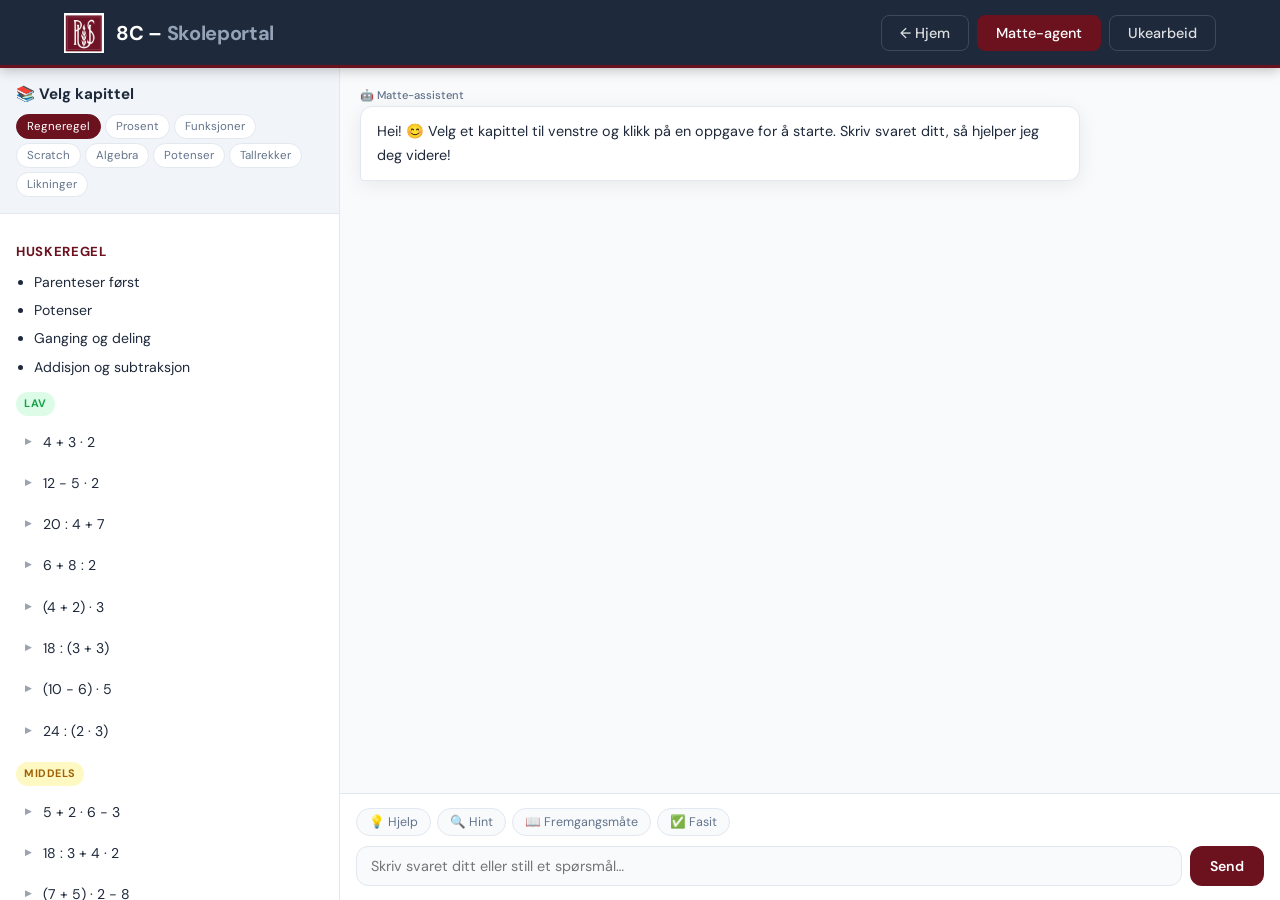
==== commit 1bd25e2e: "Update index.html" ====
--- a/matte-agent/index.html
+++ b/matte-agent/index.html
@@ -3,7 +3,7 @@
 <head>
 <meta charset="UTF-8">
 <meta name="viewport" content="width=device-width, initial-scale=1.0">
-<title>Matte-agent | IKT-Pus</title>
+<title>8C Skoleportal · Matte-agent</title>
 <link rel="stylesheet" href="../style.css">
 <link rel="preconnect" href="https://fonts.googleapis.com">
 <link href="https://fonts.googleapis.com/css2?family=DM+Sans:wght@400;500;600;700&display=swap" rel="stylesheet">
@@ -295,7 +295,7 @@
   <div class="nav-container">
     <a class="brand" href="../index.html">
       <img src="../puslogo.png" alt="PUS" class="brand-img">
-      <span class="brand-text">IKT-<span>Pus</span></span>
+      <span class="brand-text">8C – <span>Skoleportal</span></span>
     </a>
     <button class="menu-toggle" onclick="toggleMenu()">☰</button>
     <ul class="nav-links" id="navLinks">
--- a/style.css
+++ b/style.css
@@ -36,7 +36,8 @@
     position: sticky;
     top: 0;
     z-index: 1000;
-    box-shadow: 0 2px 12px rgba(0,0,0,0.15);
+    box-shadow: 0 2px 12px rgba(0,0,0,0.25);
+    border-bottom: 3px solid var(--brand);
 }
 
 .nav-container {
@@ -114,33 +115,48 @@
 
 /* ── HERO SLIDESHOW ── */
 .hero {
-    background: var(--navy);
+    background: var(--brand-dark);
     color: white;
     position: relative;
     overflow: hidden;
-    min-height: 260px;
-    display: flex;
-    align-items: center;
+    min-height: 240px;
+    display: flex;
+    align-items: center;
+    border-bottom: 4px solid rgba(255,255,255,0.08);
+}
+
+.hero::before {
+    content: '';
+    position: absolute;
+    inset: 0;
+    background: repeating-linear-gradient(
+        135deg,
+        transparent,
+        transparent 40px,
+        rgba(255,255,255,0.02) 40px,
+        rgba(255,255,255,0.02) 80px
+    );
+    pointer-events: none;
 }
 
 .hero-slides {
     width: 100%;
     max-width: 1200px;
     margin: 0 auto;
-    padding: 0 24px;
+    padding: 0 60px;
     position: relative;
 }
 
 .slide {
     display: none;
-    animation: fadeIn 0.6s ease;
-    padding: 40px 0;
+    animation: fadeIn 0.5s ease;
+    padding: 36px 0;
 }
 
 .slide.active { display: flex; gap: 40px; align-items: center; }
 
 @keyframes fadeIn {
-    from { opacity: 0; transform: translateY(8px); }
+    from { opacity: 0; transform: translateY(6px); }
     to   { opacity: 1; transform: translateY(0); }
 }
 
@@ -149,11 +165,12 @@
     flex-shrink: 0;
     width: 80px;
     height: 80px;
-    background: rgba(255,255,255,0.08);
+    background: rgba(255,255,255,0.1);
     border-radius: 16px;
     display: flex;
     align-items: center;
     justify-content: center;
+    border: 1px solid rgba(255,255,255,0.15);
 }
 
 .slide-content { flex: 1; }
@@ -163,7 +180,7 @@
     font-weight: 600;
     text-transform: uppercase;
     letter-spacing: 1.5px;
-    color: #94a3b8;
+    color: rgba(255,255,255,0.55);
     margin-bottom: 8px;
 }
 
@@ -182,13 +199,45 @@
     max-width: 600px;
 }
 
+/* ── PILER – Samsung-stil ── */
+.slide-nav {
+    position: absolute;
+    top: 50%;
+    transform: translateY(-50%);
+    width: 44px;
+    height: 44px;
+    border-radius: 50%;
+    background: rgba(30, 30, 30, 0.55);
+    border: none;
+    color: white;
+    font-size: 1.1rem;
+    cursor: pointer;
+    display: flex;
+    align-items: center;
+    justify-content: center;
+    transition: background 0.2s, transform 0.2s;
+    z-index: 10;
+    backdrop-filter: blur(4px);
+    box-shadow: 0 2px 8px rgba(0,0,0,0.3);
+}
+
+.slide-nav:hover {
+    background: rgba(50, 50, 50, 0.85);
+    transform: translateY(-50%) scale(1.08);
+}
+
+.slide-nav.prev { left: 16px; }
+.slide-nav.next { right: 16px; }
+
+/* ── DOTS ── */
 .slide-dots {
     position: absolute;
-    bottom: 16px;
+    bottom: 12px;
     left: 50%;
     transform: translateX(-50%);
     display: flex;
     gap: 8px;
+    align-items: center;
 }
 
 .dot {
@@ -201,7 +250,11 @@
     border: none;
 }
 
-.dot.active { background: white; width: 24px; border-radius: 4px; }
+.dot.active {
+    background: white;
+    width: 24px;
+    border-radius: 4px;
+}
 
 /* ── INNHOLD ── */
 .main-content {
@@ -328,17 +381,8 @@
     border: 1px solid var(--border);
 }
 
-.auth-card h2 {
-    font-size: 1.5rem;
-    font-weight: 700;
-    margin-bottom: 8px;
-}
-
-.auth-card p {
-    color: var(--text-muted);
-    margin-bottom: 28px;
-    font-size: 0.95rem;
-}
+.auth-card h2 { font-size: 1.5rem; font-weight: 700; margin-bottom: 8px; }
+.auth-card p { color: var(--text-muted); margin-bottom: 28px; font-size: 0.95rem; }
 
 .auth-card input {
     width: 100%;
@@ -353,12 +397,8 @@
     transition: var(--transition);
 }
 
-.auth-card input:focus {
-    outline: none;
-    border-color: var(--brand);
-}
-
-/* ── HIDDEN ── */
+.auth-card input:focus { outline: none; border-color: var(--brand); }
+
 .hidden { display: none !important; }
 
 /* ── MOBIL ── */
@@ -376,17 +416,19 @@
         padding: 16px;
         gap: 8px;
         box-shadow: 0 8px 20px rgba(0,0,0,0.2);
+        border-top: 2px solid var(--brand);
     }
 
     .nav-links.show { display: flex; }
     .nav-btn { width: 100%; text-align: center; }
 
+    .hero-slides { padding: 0 16px; }
+    .slide-nav { display: none; }
     .slide.active { flex-direction: column; gap: 16px; padding: 28px 0 44px; }
     .slide-title { font-size: 1.3rem; }
     .slide-icon { width: 56px; height: 56px; font-size: 2rem; }
 
     .card-grid { grid-template-columns: 1fr; }
     .action-card { flex-direction: column; }
-
     .auth-card { padding: 32px 24px; }
 }
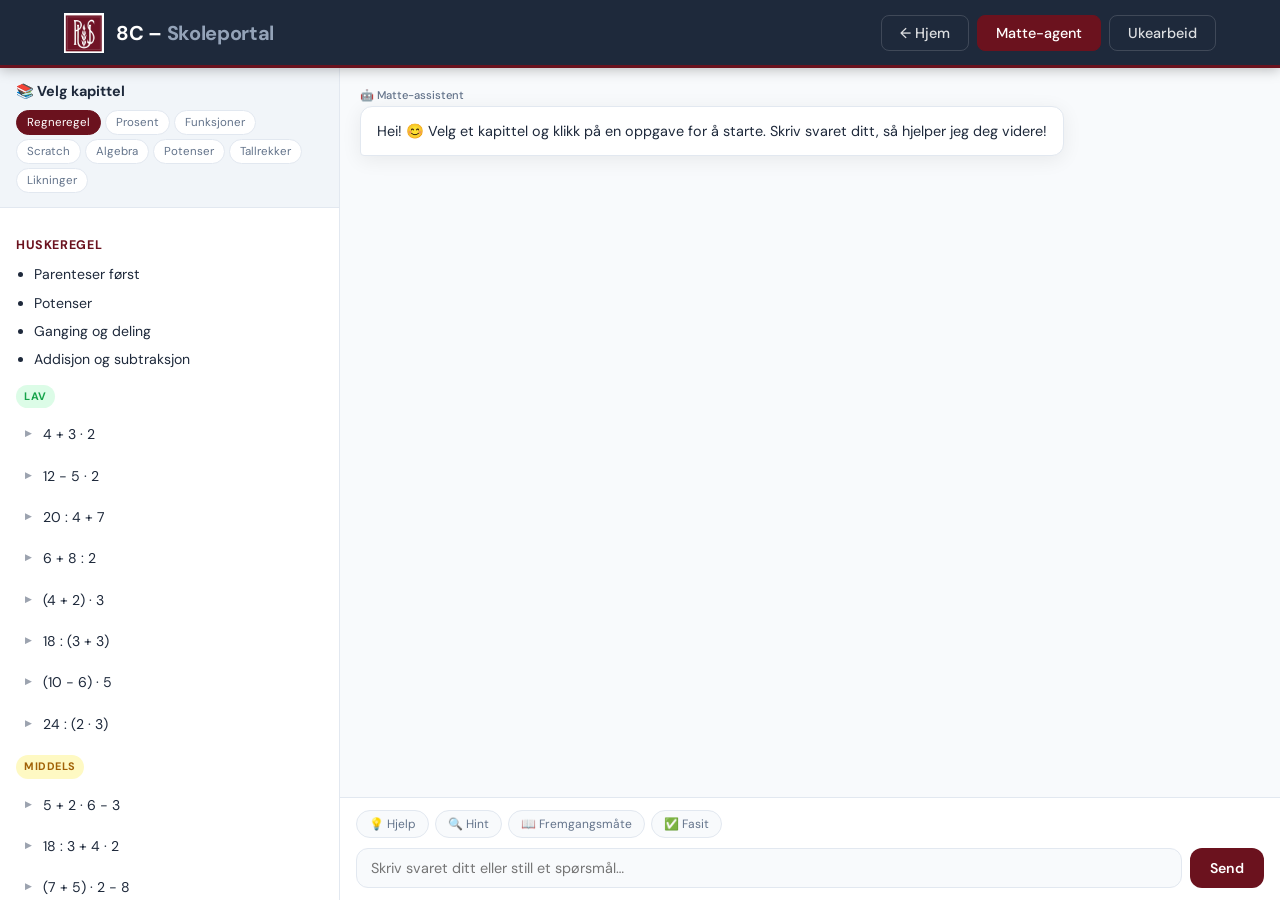
==== commit f387802a: "Update index.html" ====
--- a/matte-agent/index.html
+++ b/matte-agent/index.html
@@ -5,17 +5,16 @@
 <meta name="viewport" content="width=device-width, initial-scale=1.0">
 <title>8C Skoleportal · Matte-agent</title>
 <link rel="stylesheet" href="../style.css">
-<link rel="preconnect" href="https://fonts.googleapis.com">
-<link href="https://fonts.googleapis.com/css2?family=DM+Sans:wght@400;500;600;700&display=swap" rel="stylesheet">
+<link href="https://fonts.googleapis.com/css2?family=DM+Sans:wght@400;500;600;700&family=DM+Mono:wght@400;500&display=swap" rel="stylesheet">
 <style>
-  /* ── MATTE-AGENT SPESIFIKT ── */
-  .agent-layout {
+  /* ── LAYOUT ── */
+  .agent-wrap {
     display: flex;
     height: calc(100vh - 68px);
     overflow: hidden;
   }
 
-  /* VENSTRE PANEL */
+  /* ── VENSTRE PANEL ── */
   .left-panel {
     width: 340px;
     flex-shrink: 0;
@@ -27,253 +26,96 @@
   }
 
   .left-panel-header {
-    padding: 16px;
+    padding: 14px 16px;
     border-bottom: 1px solid var(--border);
     background: var(--bg2);
-  }
-
-  .left-panel-header h2 {
-    font-size: 0.95rem;
-    font-weight: 700;
-    color: var(--text);
-    margin-bottom: 10px;
-  }
-
-  .chapter-tabs {
-    display: flex;
-    gap: 4px;
-    flex-wrap: wrap;
-  }
+    flex-shrink: 0;
+  }
+
+  .left-panel-header h2 { font-size: 0.9rem; font-weight: 700; margin-bottom: 10px; }
+
+  .chapter-tabs { display: flex; gap: 4px; flex-wrap: wrap; }
 
   .tab {
-    font-size: 0.72rem;
-    padding: 4px 10px;
-    border-radius: 20px;
-    border: 1px solid var(--border);
-    background: var(--white);
-    color: var(--text-muted);
-    cursor: pointer;
-    transition: all 0.15s;
-    white-space: nowrap;
-    font-family: inherit;
-  }
-
-  .tab:hover {
-    background: #fff1f2;
-    color: var(--brand);
-    border-color: var(--brand);
-  }
-
-  .tab.active {
-    background: var(--brand);
-    color: white;
-    border-color: var(--brand);
-  }
+    font-size: 0.72rem; padding: 4px 10px; border-radius: 20px;
+    border: 1px solid var(--border); background: var(--white);
+    color: var(--text-muted); cursor: pointer; transition: all 0.15s;
+    white-space: nowrap; font-family: inherit;
+  }
+  .tab:hover { background: #fff1f2; color: var(--brand); border-color: var(--brand); }
+  .tab.active { background: var(--brand); color: white; border-color: var(--brand); }
 
   .tasks-content {
-    flex: 1;
-    overflow-y: auto;
-    padding: 14px 16px;
-    font-size: 0.88rem;
-    line-height: 1.8;
-    color: var(--text);
-  }
-
-  .tasks-content h3 {
-    font-size: 0.82rem;
-    font-weight: 700;
-    margin: 12px 0 6px;
-    color: var(--brand);
-    text-transform: uppercase;
-    letter-spacing: 0.05em;
-  }
-
-  .tasks-content h4 {
-    font-size: 0.75rem;
-    font-weight: 600;
-    margin: 10px 0 4px;
-    color: var(--brand-light);
-    text-transform: uppercase;
-    letter-spacing: 0.5px;
-  }
-
-  .tasks-content ul {
-    padding-left: 18px;
-    margin: 4px 0;
-  }
-
+    flex: 1; overflow-y: auto; padding: 14px 16px;
+    font-size: 0.88rem; line-height: 1.8; color: var(--text);
+  }
+
+  .tasks-content h3 { font-size: 0.78rem; font-weight: 700; margin: 12px 0 6px; color: var(--brand); text-transform: uppercase; letter-spacing: 0.05em; }
+  .tasks-content h4 { font-size: 0.72rem; font-weight: 600; margin: 10px 0 4px; color: var(--brand-light); text-transform: uppercase; }
+  .tasks-content ul { padding-left: 18px; margin: 4px 0; }
   .tasks-content li { margin: 3px 0; }
 
   .tasks-content li.clickable-task {
-    cursor: pointer;
-    padding: 5px 8px 5px 26px;
-    border-radius: 6px;
-    margin: 4px 0;
-    border: 1px solid transparent;
-    transition: all 0.15s;
-    list-style: none;
-    margin-left: -18px;
-    position: relative;
-  }
-
-  .tasks-content li.clickable-task::before {
-    content: "▶";
-    position: absolute;
-    left: 8px;
-    font-size: 9px;
-    color: #9ca3af;
-    top: 8px;
-  }
-
-  .tasks-content li.clickable-task:hover {
-    background: #fff1f2;
-    border-color: var(--brand);
-    color: var(--brand);
-  }
-
+    cursor: pointer; padding: 5px 8px 5px 26px; border-radius: 6px;
+    margin: 4px 0 4px -18px; border: 1px solid transparent;
+    transition: all 0.15s; list-style: none; position: relative;
+  }
+  .tasks-content li.clickable-task::before { content: "▶"; position: absolute; left: 8px; font-size: 9px; color: #9ca3af; top: 8px; }
+  .tasks-content li.clickable-task:hover { background: #fff1f2; border-color: var(--brand); color: var(--brand); }
   .tasks-content li.clickable-task:hover::before { color: var(--brand); }
-
-  .tasks-content li.clickable-task.selected {
-    background: var(--brand);
-    color: white;
-    border-color: var(--brand);
-  }
-
+  .tasks-content li.clickable-task.selected { background: var(--brand); color: white; border-color: var(--brand); }
   .tasks-content li.clickable-task.selected::before { color: white; }
 
-  .difficulty-badge {
-    display: inline-block;
-    font-size: 0.68rem;
-    font-weight: 700;
-    padding: 2px 8px;
-    border-radius: 20px;
-    margin: 8px 0 4px;
-    text-transform: uppercase;
-    letter-spacing: 0.5px;
-  }
-
+  .difficulty-badge { display: inline-block; font-size: 0.68rem; font-weight: 700; padding: 2px 8px; border-radius: 20px; margin: 8px 0 4px; text-transform: uppercase; letter-spacing: 0.5px; }
   .lav    { background: #dcfce7; color: #16a34a; }
   .middels { background: #fef9c3; color: #a16207; }
   .hoy    { background: #fee2e2; color: #dc2626; }
 
-  /* HØYRE PANEL – CHAT */
+  /* ── HØYRE PANEL ── */
   .right-panel {
-    flex: 1;
-    display: flex;
-    flex-direction: column;
-    overflow: hidden;
-    background: var(--bg);
+    flex: 1; display: flex; flex-direction: column;
+    overflow: hidden; background: var(--bg);
   }
 
   .chat-area {
-    flex: 1;
-    overflow-y: auto;
-    padding: 20px;
-    display: flex;
-    flex-direction: column;
-    gap: 12px;
+    flex: 1; overflow-y: auto; padding: 20px;
+    display: flex; flex-direction: column; gap: 12px;
   }
 
   .msg { display: flex; flex-direction: column; gap: 4px; max-width: 80%; }
   .msg.user { align-self: flex-end; align-items: flex-end; }
   .msg.bot  { align-self: flex-start; }
-
-  .msg-label {
-    font-size: 0.7rem;
-    color: var(--text-muted);
-    font-weight: 500;
-  }
-
-  .msg-bubble {
-    padding: 12px 16px;
-    border-radius: var(--radius);
-    font-size: 0.9rem;
-    line-height: 1.7;
-    white-space: pre-wrap;
-  }
-
-  .msg.user .msg-bubble {
-    background: var(--brand);
-    color: white;
-    border-bottom-right-radius: 4px;
-  }
-
-  .msg.bot .msg-bubble {
-    background: var(--white);
-    border: 1px solid var(--border);
-    border-bottom-left-radius: 4px;
-    box-shadow: var(--shadow);
-  }
-
-  .msg.bot .msg-bubble.thinking {
-    color: var(--text-muted);
-    font-style: italic;
-  }
+  .msg-label { font-size: 0.7rem; color: var(--text-muted); font-weight: 500; }
+  .msg-bubble { padding: 12px 16px; border-radius: var(--radius); font-size: 0.9rem; line-height: 1.7; white-space: pre-wrap; }
+  .msg.user .msg-bubble { background: var(--brand); color: white; border-bottom-right-radius: 4px; }
+  .msg.bot .msg-bubble { background: var(--white); border: 1px solid var(--border); border-bottom-left-radius: 4px; box-shadow: var(--shadow); }
+  .msg.bot .msg-bubble.thinking { color: var(--text-muted); font-style: italic; }
 
   .chat-footer {
-    padding: 14px 16px;
-    background: var(--white);
-    border-top: 1px solid var(--border);
-  }
-
-  .quick-btns {
-    display: flex;
-    gap: 6px;
-    flex-wrap: wrap;
-    margin-bottom: 10px;
-  }
-
+    padding: 12px 16px; background: var(--white);
+    border-top: 1px solid var(--border); flex-shrink: 0;
+  }
+
+  .quick-btns { display: flex; gap: 6px; flex-wrap: wrap; margin-bottom: 10px; }
   .quick-btn {
-    font-size: 0.78rem;
-    padding: 5px 12px;
-    border-radius: 20px;
-    border: 1px solid var(--border);
-    background: var(--bg);
-    color: var(--text-muted);
-    cursor: pointer;
-    transition: all 0.15s;
-    font-family: inherit;
-  }
-
-  .quick-btn:hover {
-    background: #fff1f2;
-    color: var(--brand);
-    border-color: var(--brand);
-  }
+    font-size: 0.75rem; padding: 5px 12px; border-radius: 20px;
+    border: 1px solid var(--border); background: var(--bg);
+    color: var(--text-muted); cursor: pointer; transition: all 0.15s; font-family: inherit;
+  }
+  .quick-btn:hover { background: #fff1f2; color: var(--brand); border-color: var(--brand); }
 
   .input-row { display: flex; gap: 8px; }
-
   #user-input {
-    flex: 1;
-    padding: 10px 14px;
-    border: 1px solid var(--border);
-    border-radius: var(--radius);
-    font-size: 0.9rem;
-    background: var(--bg);
-    color: var(--text);
-    font-family: inherit;
-    transition: all 0.2s;
-  }
-
-  #user-input:focus {
-    outline: none;
-    border-color: var(--brand);
-    background: white;
-  }
-
+    flex: 1; padding: 10px 14px; border: 1px solid var(--border);
+    border-radius: var(--radius); font-size: 0.9rem;
+    background: var(--bg); color: var(--text); font-family: inherit; transition: all 0.2s;
+  }
+  #user-input:focus { outline: none; border-color: var(--brand); background: white; }
   #send-btn {
-    padding: 10px 20px;
-    border-radius: var(--radius);
-    border: none;
-    background: var(--brand);
-    color: white;
-    font-size: 0.88rem;
-    font-weight: 600;
-    cursor: pointer;
-    font-family: inherit;
-    transition: all 0.15s;
-  }
-
+    padding: 10px 20px; border-radius: var(--radius); border: none;
+    background: var(--brand); color: white; font-size: 0.88rem;
+    font-weight: 600; cursor: pointer; font-family: inherit; transition: all 0.15s;
+  }
   #send-btn:hover { background: var(--brand-light); }
   #send-btn:disabled { opacity: 0.4; cursor: not-allowed; }
 
@@ -281,16 +123,64 @@
   ::-webkit-scrollbar-track { background: transparent; }
   ::-webkit-scrollbar-thumb { background: var(--border); border-radius: 3px; }
 
+  /* ── MOBIL TABS ── */
+  .mobile-tabs {
+    display: none;
+    background: var(--white);
+    border-bottom: 1px solid var(--border);
+    padding: 0;
+  }
+
+  .mobile-tab-btn {
+    flex: 1; padding: 12px; border: none; background: none;
+    font-family: inherit; font-size: 0.9rem; font-weight: 600;
+    color: var(--text-muted); cursor: pointer; border-bottom: 3px solid transparent;
+    transition: all 0.15s;
+  }
+
+  .mobile-tab-btn.active {
+    color: var(--brand);
+    border-bottom-color: var(--brand);
+  }
+
+  /* Mobil: vis kun aktiv panel */
   @media (max-width: 768px) {
-    .agent-layout { flex-direction: column; height: auto; }
-    .left-panel { width: 100%; height: 220px; }
-    .right-panel { height: calc(100vh - 68px - 220px); }
+    .agent-wrap {
+      flex-direction: column;
+      height: calc(100vh - 68px);
+    }
+
+    .mobile-tabs {
+      display: flex;
+      flex-shrink: 0;
+    }
+
+    .left-panel {
+      width: 100%;
+      border-right: none;
+      border-bottom: 1px solid var(--border);
+      display: none;
+      height: calc(100vh - 68px - 48px);
+    }
+
+    .left-panel.mob-active { display: flex; }
+
+    .right-panel {
+      display: none;
+      height: calc(100vh - 68px - 48px);
+    }
+
+    .right-panel.mob-active { display: flex; }
+
+    .msg { max-width: 92%; }
+    .quick-btns { gap: 4px; }
+    .quick-btn { font-size: 0.7rem; padding: 4px 10px; }
   }
 </style>
 </head>
 <body>
 
-<!-- NAV – identisk med hovedsiden -->
+<!-- NAV -->
 <nav class="top-bar">
   <div class="nav-container">
     <a class="brand" href="../index.html">
@@ -306,11 +196,15 @@
   </div>
 </nav>
 
+<!-- MOBIL TABS -->
+<div class="mobile-tabs">
+  <button class="mobile-tab-btn active" id="mob-tab-oppgaver" onclick="mobSwitch('oppgaver')">📚 Oppgaver</button>
+  <button class="mobile-tab-btn" id="mob-tab-chat" onclick="mobSwitch('chat')">💬 Chat</button>
+</div>
+
 <!-- HOVED-LAYOUT -->
-<div class="agent-layout">
-
-  <!-- VENSTRE: Oppgaver -->
-  <div class="left-panel">
+<div class="agent-wrap">
+  <div class="left-panel mob-active" id="panel-oppgaver">
     <div class="left-panel-header">
       <h2>📚 Velg kapittel</h2>
       <div class="chapter-tabs" id="chapter-tabs"></div>
@@ -318,8 +212,7 @@
     <div class="tasks-content" id="tasks-content"></div>
   </div>
 
-  <!-- HØYRE: Chat -->
-  <div class="right-panel">
+  <div class="right-panel" id="panel-chat">
     <div class="chat-area" id="chat-area"></div>
     <div class="chat-footer">
       <div class="quick-btns">
@@ -334,7 +227,6 @@
       </div>
     </div>
   </div>
-
 </div>
 
 <script>
@@ -342,112 +234,80 @@
   document.getElementById('navLinks').classList.toggle('show');
 }
 
+function mobSwitch(panel) {
+  const isOppgaver = panel === 'oppgaver';
+  document.getElementById('panel-oppgaver').classList.toggle('mob-active', isOppgaver);
+  document.getElementById('panel-chat').classList.toggle('mob-active', !isOppgaver);
+  document.getElementById('mob-tab-oppgaver').classList.toggle('active', isOppgaver);
+  document.getElementById('mob-tab-chat').classList.toggle('active', !isOppgaver);
+  if (!isOppgaver) document.getElementById('user-input').focus();
+}
+
 const API_URL = "https://raspberrypi.tail063df7.ts.net/chat";
 let history = [];
 let currentChapter = 0;
 
 const chapters = [
-  {
-    title: "1. Regnerekkefølge", short: "Regneregel",
-    content: `<h3>Huskeregel</h3><ul><li>Parenteser først</li><li>Potenser</li><li>Ganging og deling</li><li>Addisjon og subtraksjon</li></ul>
+  { title: "1. Regnerekkefølge", short: "Regneregel", content: `<h3>Huskeregel</h3><ul><li>Parenteser først</li><li>Potenser</li><li>Ganging og deling</li><li>Addisjon og subtraksjon</li></ul>
 <span class="difficulty-badge lav">Lav</span>
 <ul><li>4 + 3 · 2</li><li>12 − 5 · 2</li><li>20 : 4 + 7</li><li>6 + 8 : 2</li><li>(4 + 2) · 3</li><li>18 : (3 + 3)</li><li>(10 − 6) · 5</li><li>24 : (2 · 3)</li></ul>
 <span class="difficulty-badge middels">Middels</span>
 <ul><li>5 + 2 · 6 − 3</li><li>18 : 3 + 4 · 2</li><li>(7 + 5) · 2 − 8</li><li>30 − 4 · (5 − 2)</li><li>16 : 2 · 4</li><li>40 − 6 · 3 + 8</li><li>(15 − 5) : 2 + 7</li><li>3 · (8 − 2) + 5</li></ul>
 <span class="difficulty-badge hoy">Høy</span>
-<ul><li>24 − 3 · (4 + 2)</li><li>5 · (8 − 3) + 12 : 4</li><li>48 : (6 − 2) + 7 · 3</li><li>(20 − 8) : 4 + 6 · 2</li><li>Lag et uttrykk som gir 18 (bruk minst tre regnearter)</li><li>Lag et uttrykk som gir 25</li><li>Lag et uttrykk som gir 40</li></ul>`
-  },
-  {
-    title: "2. Prosent", short: "Prosent",
-    content: `<span class="difficulty-badge lav">Lav</span>
+<ul><li>24 − 3 · (4 + 2)</li><li>5 · (8 − 3) + 12 : 4</li><li>48 : (6 − 2) + 7 · 3</li><li>(20 − 8) : 4 + 6 · 2</li><li>Lag et uttrykk som gir 18 (bruk minst tre regnearter)</li><li>Lag et uttrykk som gir 25</li><li>Lag et uttrykk som gir 40</li></ul>` },
+  { title: "2. Prosent", short: "Prosent", content: `<span class="difficulty-badge lav">Lav</span>
 <ul><li>Finn 10 % av 50</li><li>Finn 10 % av 120</li><li>Finn 10 % av 300</li><li>Finn 25 % av 40</li><li>Finn 25 % av 80</li><li>Finn 25 % av 200</li><li>Hvor mange prosent er 5 av 10?</li><li>Hvor mange prosent er 3 av 12?</li><li>Hvor mange prosent er 15 av 20?</li></ul>
 <span class="difficulty-badge middels">Middels</span>
 <ul><li>Finn 15 % av 200</li><li>Finn 30 % av 450</li><li>Finn 12 % av 150</li><li>Hvor mange prosent er 18 av 60?</li><li>Hvor mange prosent er 45 av 90?</li><li>Hvor mange prosent er 16 av 80?</li><li>En bukse koster 600 kr med 20 % rabatt. Hva er rabatten og ny pris?</li></ul>
 <span class="difficulty-badge hoy">Høy</span>
-<ul><li>En mobil kostet 4000 kr og prisen økte med 15 %. Hvor mye økte prisen og hva er ny pris?</li><li>84 av 120 elever er med på fotball. Hvor mange prosent er det?</li><li>En vare koster 1200 kr etter 25 % rabatt. Hva kostet varen før rabatt?</li></ul>`
-  },
-  {
-    title: "3. Funksjoner", short: "Funksjoner",
-    content: `<span class="difficulty-badge lav">Lav</span>
+<ul><li>En mobil kostet 4000 kr og prisen økte med 15 %. Hvor mye økte prisen og hva er ny pris?</li><li>84 av 120 elever er med på fotball. Hvor mange prosent er det?</li><li>En vare koster 1200 kr etter 25 % rabatt. Hva kostet varen før rabatt?</li></ul>` },
+  { title: "3. Funksjoner", short: "Funksjoner", content: `<span class="difficulty-badge lav">Lav</span>
 <ul><li>Grafen går gjennom (0,2) og stiger med 1. Finn funksjonsuttrykket.</li><li>Grafen går gjennom (0,5) og stiger med 3. Finn funksjonsuttrykket.</li><li>Tegn grafen til y = x + 2</li><li>Tegn grafen til y = 2x</li></ul>
 <span class="difficulty-badge middels">Middels</span>
 <ul><li>Finn funksjonsuttrykket: y-skjæring 4, stigningstall 2</li><li>Finn funksjonsuttrykket: y-skjæring −1, stigningstall 5</li><li>Lag verditabell for y = 3x + 1</li><li>Lag verditabell for y = −2x + 4</li></ul>
 <span class="difficulty-badge hoy">Høy</span>
-<ul><li>En taxi tar 70 kr i startpris og 15 kr per kilometer. Lag funksjonsuttrykket og finn prisen etter 8 km.</li><li>Et lys er 30 cm og brenner ned 2 cm/time. Lag funksjonsuttrykket og finn høyden etter 5 timer.</li></ul>
-<h4>GeoGebra</h4>
-<ul><li>Tegn grafen til y = 2x + 3</li><li>Tegn grafen til y = −x + 4</li><li>Tegn grafen til y = 0,5x − 2</li></ul>`
-  },
-  {
-    title: "4. Scratch", short: "Scratch",
-    content: `<span class="difficulty-badge lav">Lav</span>
-<ul><li>Hva gjør blokken «gå 10 steg»?</li><li>Hva gjør blokken «si Hei!»?</li><li>Hva gjør blokken «vent 1 sekund»?</li><li>Lag et program der en figur går framover og sier navnet ditt.</li></ul>
+<ul><li>En taxi tar 70 kr i startpris og 15 kr per kilometer. Lag funksjonsuttrykket og finn prisen etter 8 km.</li><li>Et lys er 30 cm og brenner ned 2 cm/time. Lag funksjonsuttrykket og finn høyden etter 5 timer.</li></ul>` },
+  { title: "4. Scratch", short: "Scratch", content: `<span class="difficulty-badge lav">Lav</span>
+<ul><li>Hva gjør blokken «gå 10 steg»?</li><li>Hva gjør blokken «si Hei!»?</li><li>Lag et program der en figur går framover og sier navnet ditt.</li></ul>
 <span class="difficulty-badge middels">Middels</span>
 <ul><li>Lag et program der figuren beveger seg i en firkant og skifter farge.</li><li>Hva er forskjellen på «for alltid» og «gjenta 10 ganger»?</li></ul>
 <span class="difficulty-badge hoy">Høy</span>
-<ul><li>Lag et spill der figuren styres med piltastene, poeng øker når du treffer et objekt, og spillet stopper etter 30 sekunder.</li><li>Forklar hvordan variabler brukes i Scratch.</li></ul>`
-  },
-  {
-    title: "5. Algebra", short: "Algebra",
-    content: `<h3>Trekke sammen</h3>
+<ul><li>Lag et spill der figuren styres med piltastene, poeng øker når du treffer et objekt, og spillet stopper etter 30 sekunder.</li><li>Forklar hvordan variabler brukes i Scratch.</li></ul>` },
+  { title: "5. Algebra", short: "Algebra", content: `<h3>Trekke sammen</h3>
 <span class="difficulty-badge lav">Lav</span>
 <ul><li>2x + 3x</li><li>5a − 2a</li><li>4y + y</li><li>7m − 3m</li><li>10k + 2k</li></ul>
 <span class="difficulty-badge middels">Middels</span>
-<ul><li>3x + 4x − 2x</li><li>5a + 2 − 3a</li><li>8y − 2y + 6</li><li>Sett inn x = 4 i 2x + 5</li><li>Sett inn y = 3 i 4y − 7</li><li>Sett inn a = 2 i 3a + 8</li></ul>
-<span class="difficulty-badge hoy">Høy</span>
-<ul><li>5x + 2y − 3x + y</li><li>8a − 2b + 3a + 4b</li><li>Sett inn x = 2 og y = 5 i 3x + 2y</li><li>Sett inn a = 4 og b = 1 i 2a − 3b</li></ul>
+<ul><li>3x + 4x − 2x</li><li>5a + 2 − 3a</li><li>8y − 2y + 6</li><li>Sett inn x = 4 i 2x + 5</li><li>Sett inn y = 3 i 4y − 7</li></ul>
+<span class="difficulty-badge hoy">Høy</span>
+<ul><li>5x + 2y − 3x + y</li><li>Sett inn x = 2 og y = 5 i 3x + 2y</li></ul>
 <h3>Forkorte brøker</h3>
 <span class="difficulty-badge lav">Lav</span>
 <ul><li>Forkort 2x/4</li><li>Forkort 6a/3</li><li>Forkort 10y/5</li></ul>
 <span class="difficulty-badge middels">Middels</span>
 <ul><li>Forkort 4x/8</li><li>Forkort 9a/3a</li><li>Forkort 12y/6</li></ul>
 <span class="difficulty-badge hoy">Høy</span>
-<ul><li>Forkort (6x + 6)/6</li><li>Forkort 12ab/4a</li><li>Forkort 15x²/5x</li></ul>
-<h3>Figurtall</h3>
-<span class="difficulty-badge lav">Lav</span>
-<ul><li>Finn neste: 2, 4, 6, 8, __</li><li>Finn neste: 3, 6, 9, 12, __</li></ul>
-<span class="difficulty-badge middels">Middels</span>
-<ul><li>Finn neste: 1, 4, 7, 10, __</li><li>Finn neste: 5, 10, 15, 20, __</li></ul>
-<span class="difficulty-badge hoy">Høy</span>
-<ul><li>Et mønster starter på 3 og øker med 4. Skriv de fem første tallene og lag en formel.</li><li>Finn formel til tallrekken: 2, 5, 8, 11, …</li></ul>`
-  },
-  {
-    title: "6. Potenser", short: "Potenser",
-    content: `<span class="difficulty-badge lav">Lav</span>
-<ul><li>Regn ut 2²</li><li>Regn ut 5²</li><li>Regn ut 10²</li><li>Finn kvadratroten av 16</li><li>Finn kvadratroten av 25</li><li>Finn kvadratroten av 49</li></ul>
-<span class="difficulty-badge middels">Middels</span>
-<ul><li>Regn ut 3³</li><li>Regn ut 2⁴</li><li>Regn ut 5³</li><li>Skriv 3000 på standardform</li><li>Skriv 450000 på standardform</li><li>Skriv 0,004 på standardform</li></ul>
-<span class="difficulty-badge hoy">Høy</span>
-<ul><li>Regn ut 2³ · 2²</li><li>Regn ut 10⁴ : 10²</li><li>Skriv 3,2 · 10⁵ på vanlig form</li><li>Skriv 7,1 · 10⁻³ på vanlig form</li><li>Finn kvadratroten av 144</li><li>Finn kvadratroten av 196</li></ul>`
-  },
-  {
-    title: "7. Tallrekker", short: "Tallrekker",
-    content: `<span class="difficulty-badge lav">Lav</span>
+<ul><li>Forkort (6x + 6)/6</li><li>Forkort 12ab/4a</li><li>Forkort 15x²/5x</li></ul>` },
+  { title: "6. Potenser", short: "Potenser", content: `<span class="difficulty-badge lav">Lav</span>
+<ul><li>Regn ut 2²</li><li>Regn ut 5²</li><li>Regn ut 10²</li><li>Finn kvadratroten av 16</li><li>Finn kvadratroten av 25</li></ul>
+<span class="difficulty-badge middels">Middels</span>
+<ul><li>Regn ut 3³</li><li>Regn ut 2⁴</li><li>Skriv 3000 på standardform</li><li>Skriv 450000 på standardform</li></ul>
+<span class="difficulty-badge hoy">Høy</span>
+<ul><li>Regn ut 2³ · 2²</li><li>Regn ut 10⁴ : 10²</li><li>Skriv 3,2 · 10⁵ på vanlig form</li><li>Finn kvadratroten av 144</li></ul>` },
+  { title: "7. Tallrekker", short: "Tallrekker", content: `<span class="difficulty-badge lav">Lav</span>
 <ul><li>Finn neste: 2, 4, 6, 8, __</li><li>Finn neste: 10, 20, 30, __</li></ul>
 <span class="difficulty-badge middels">Middels</span>
 <ul><li>Finn neste: 3, 6, 12, 24, __</li><li>Finn neste: 1, 4, 9, 16, __</li></ul>
 <span class="difficulty-badge hoy">Høy</span>
-<ul><li>Finn de to neste: 2, 5, 10, 17, 26, __, __</li><li>Finn de to neste: 1, 1, 2, 3, 5, 8, __, __</li><li>Lag din egen tallrekke og forklar regelen.</li></ul>`
-  },
-  {
-    title: "8. Likninger", short: "Likninger",
-    content: `<span class="difficulty-badge lav">Lav</span>
+<ul><li>Finn de to neste: 2, 5, 10, 17, 26, __, __</li><li>Finn de to neste: 1, 1, 2, 3, 5, 8, __, __</li></ul>` },
+  { title: "8. Likninger", short: "Likninger", content: `<span class="difficulty-badge lav">Lav</span>
 <ul><li>x + 4 = 10</li><li>y − 3 = 8</li><li>2a = 12</li></ul>
 <span class="difficulty-badge middels">Middels</span>
 <ul><li>3x + 2 = 14</li><li>5y − 7 = 18</li><li>4a + 8 = 20</li></ul>
 <span class="difficulty-badge hoy">Høy</span>
-<ul><li>4x − 7 = 21</li><li>3(x + 2) = 18</li><li>5a − 2 = 3a + 10</li><li>En kino tar 120 kr per billett. Du har 600 kr. Sett opp en likning og finn antall billetter.</li></ul>`
-  }
+<ul><li>4x − 7 = 21</li><li>3(x + 2) = 18</li><li>5a − 2 = 3a + 10</li><li>En kino tar 120 kr per billett. Du har 600 kr. Sett opp en likning og finn antall billetter.</li></ul>` }
 ];
 
-const fullTasksText = `Arbeidshefte i matematikk – 8. trinn, Presterød Ungdomsskole.
-1. REGNEREKKEFØLGE: parenteser, potenser, gange/dele, addere/subtrahere.
-2. PROSENT: finne del, prosent, og hele. Rabatt-oppgaver.
-3. FUNKSJONER: stigningstall, y-skjæring, verditabell, tekstoppgaver, GeoGebra.
-4. SCRATCH: blokker, løkker, variabler, spill.
-5. ALGEBRA: trekke sammen, sette inn verdier, forkorte brøker, figurtall.
-6. POTENSER: regn ut, kvadratrot, standardform.
-7. TALLREKKER: aritmetiske, geometriske, Fibonacci.
-8. LIKNINGER: løse likninger, sette prøve, tekstoppgaver.`;
+const fullTasksText = `Arbeidshefte matematikk 8. trinn PUS. Kapitlene: 1.Regnerekkefølge 2.Prosent 3.Funksjoner 4.Scratch 5.Algebra 6.Potenser 7.Tallrekker 8.Likninger`;
 
 function buildTabs() {
   const tabs = document.getElementById('chapter-tabs');
@@ -468,10 +328,7 @@
 }
 
 function makeTasksClickable() {
-  const skipPatterns = [
-    /^parenteser først$/i, /^potenser$/i, /^ganging og deling$/i,
-    /^addisjon og subtraksjon$/i, /^«.+»$/, /^hva skjer når/i,
-  ];
+  const skipPatterns = [/^parenteser først$/i, /^potenser$/i, /^ganging og deling$/i, /^addisjon og subtraksjon$/i];
   document.querySelectorAll('.tasks-content li').forEach(li => {
     const text = li.textContent.trim();
     if (text.length > 3 && !skipPatterns.some(p => p.test(text))) {
@@ -485,6 +342,8 @@
   document.querySelectorAll('.clickable-task.selected').forEach(el => el.classList.remove('selected'));
   li.classList.add('selected');
   const clean = taskText.replace(/\*\*/g, '').trim();
+  // Bytt til chat-tab på mobil automatisk
+  mobSwitch('chat');
   sendMessage(`Jeg vil jobbe med denne oppgaven fra ${chapters[currentChapter].title}:\n"${clean}"`);
 }
 
@@ -517,21 +376,11 @@
   const selected = document.querySelector('.clickable-task.selected');
   const selectedText = selected ? selected.textContent.trim() : null;
 
-  const systemPrompt = `Du er en matematikk-assistent for elever på 8. trinn ved Presterød Ungdomsskole (PUS).
-
-Oppgaver i arbeidsheftet: ${fullTasksText}
-
-Eleven ser nå på: ${chapters[currentChapter].title}${selectedText ? '\nValgt oppgave: ' + selectedText : ''}
-
-Arbeidsmåte:
-1. Når eleven velger oppgave: presenter den kort og spør "Hva er svaret ditt?"
-2. Riktig svar → "Riktig! 🎉" + kort bekreftelse
-3. Feil 1. gang → lite hint, prøv igjen
-4. Feil 2. gang → større hint med fremgangsmåte
-5. Feil 3. gang → full løsning med forklaring
-6. Spør direkte om svar → vis med forklaring
-
-Viktig: Svar kort (maks 3-4 linjer). Alltid norsk bokmål. Vennlig tone. Regn alltid fasiten selv først.`;
+  const systemPrompt = `Du er matte-assistent for 8. trinn ved Presterød Ungdomsskole.
+Kapittel nå: ${chapters[currentChapter].title}${selectedText ? '\nOppgave: ' + selectedText : ''}
+
+Arbeidsmåte: 1) Presenter oppgaven kort, spør om svar. 2) Riktig → "Riktig! 🎉". 3) Feil 1.gang → hint. 4) Feil 2.gang → fremgangsmåte. 5) Feil 3.gang → full løsning.
+Svar alltid kort (maks 3-4 linjer). Norsk bokmål. Regn fasiten selv først.`;
 
   try {
     const resp = await fetch(API_URL, {
@@ -539,7 +388,7 @@
       headers: { 'Content-Type': 'application/json' },
       body: JSON.stringify({
         system: [{ type: 'text', text: systemPrompt, cache_control: { type: 'ephemeral' } }],
-        messages: history.slice(-10)
+        messages: history.slice(-6)
       })
     });
     const data = await resp.json();
@@ -561,7 +410,7 @@
 
 buildTabs();
 selectChapter(0);
-addMsg('bot', 'Hei! 😊 Velg et kapittel til venstre og klikk på en oppgave for å starte. Skriv svaret ditt, så hjelper jeg deg videre!');
+addMsg('bot', 'Hei! 😊 Velg et kapittel og klikk på en oppgave for å starte. Skriv svaret ditt, så hjelper jeg deg videre!');
 
 document.getElementById('send-btn').addEventListener('click', () => sendMessage(document.getElementById('user-input').value));
 document.getElementById('user-input').addEventListener('keydown', e => {
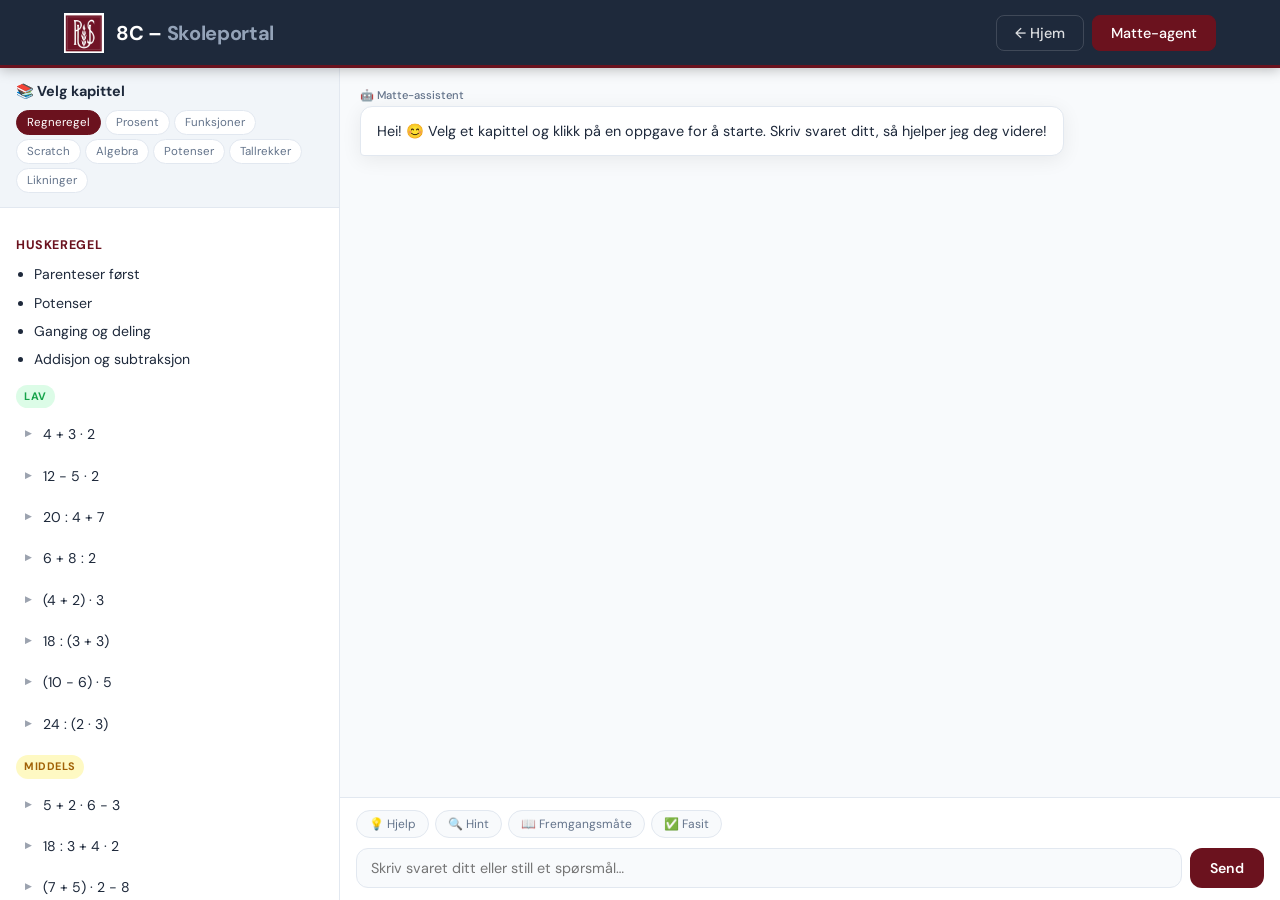
==== commit d89cf71d: "Remove Ukearbeid from navigation menus Co-Authored-By: Claude Sonnet 4.6 <noreply@anthropic.com>" ====
--- a/matte-agent/index.html
+++ b/matte-agent/index.html
@@ -191,7 +191,6 @@
     <ul class="nav-links" id="navLinks">
       <li><a href="../index.html" class="nav-btn">← Hjem</a></li>
       <li><a href="#" class="nav-btn active">Matte-agent</a></li>
-      <li><a href="../ukearbeid/index.html" class="nav-btn">Ukearbeid</a></li>
     </ul>
   </div>
 </nav>
